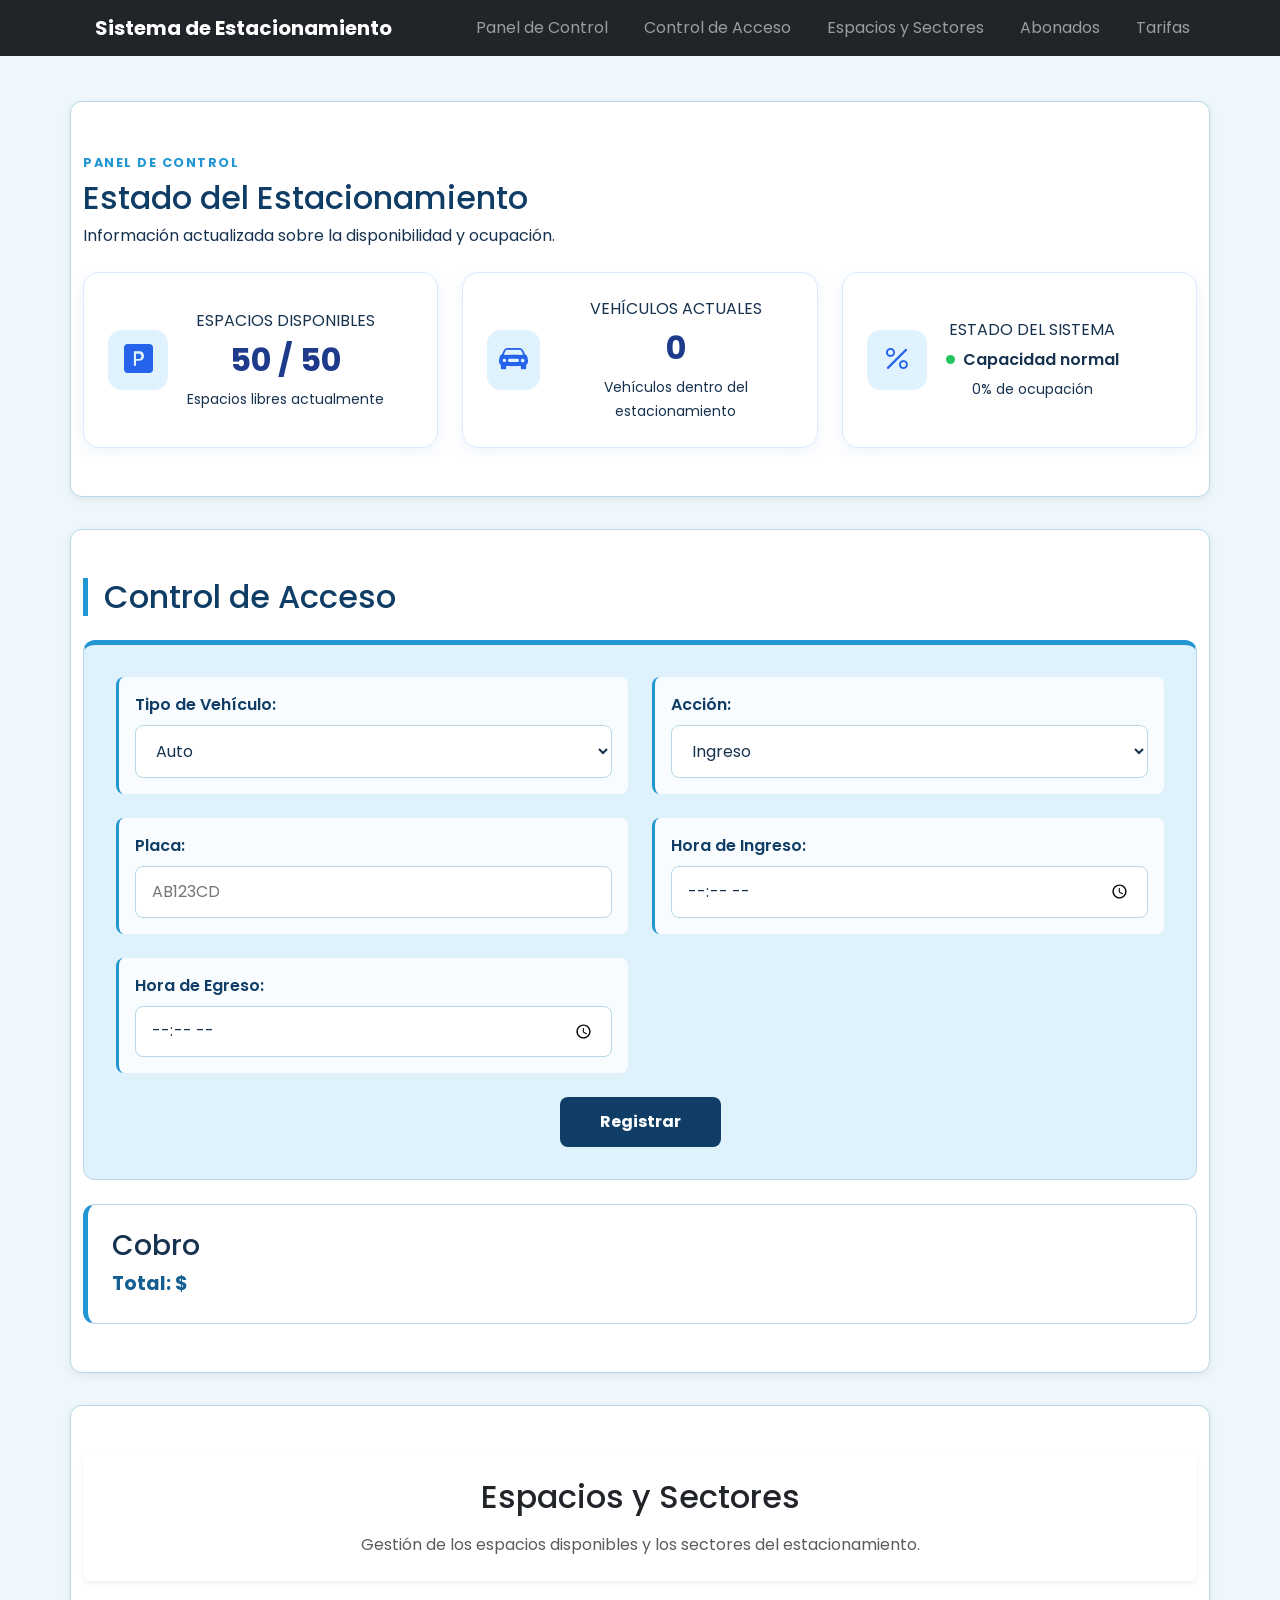
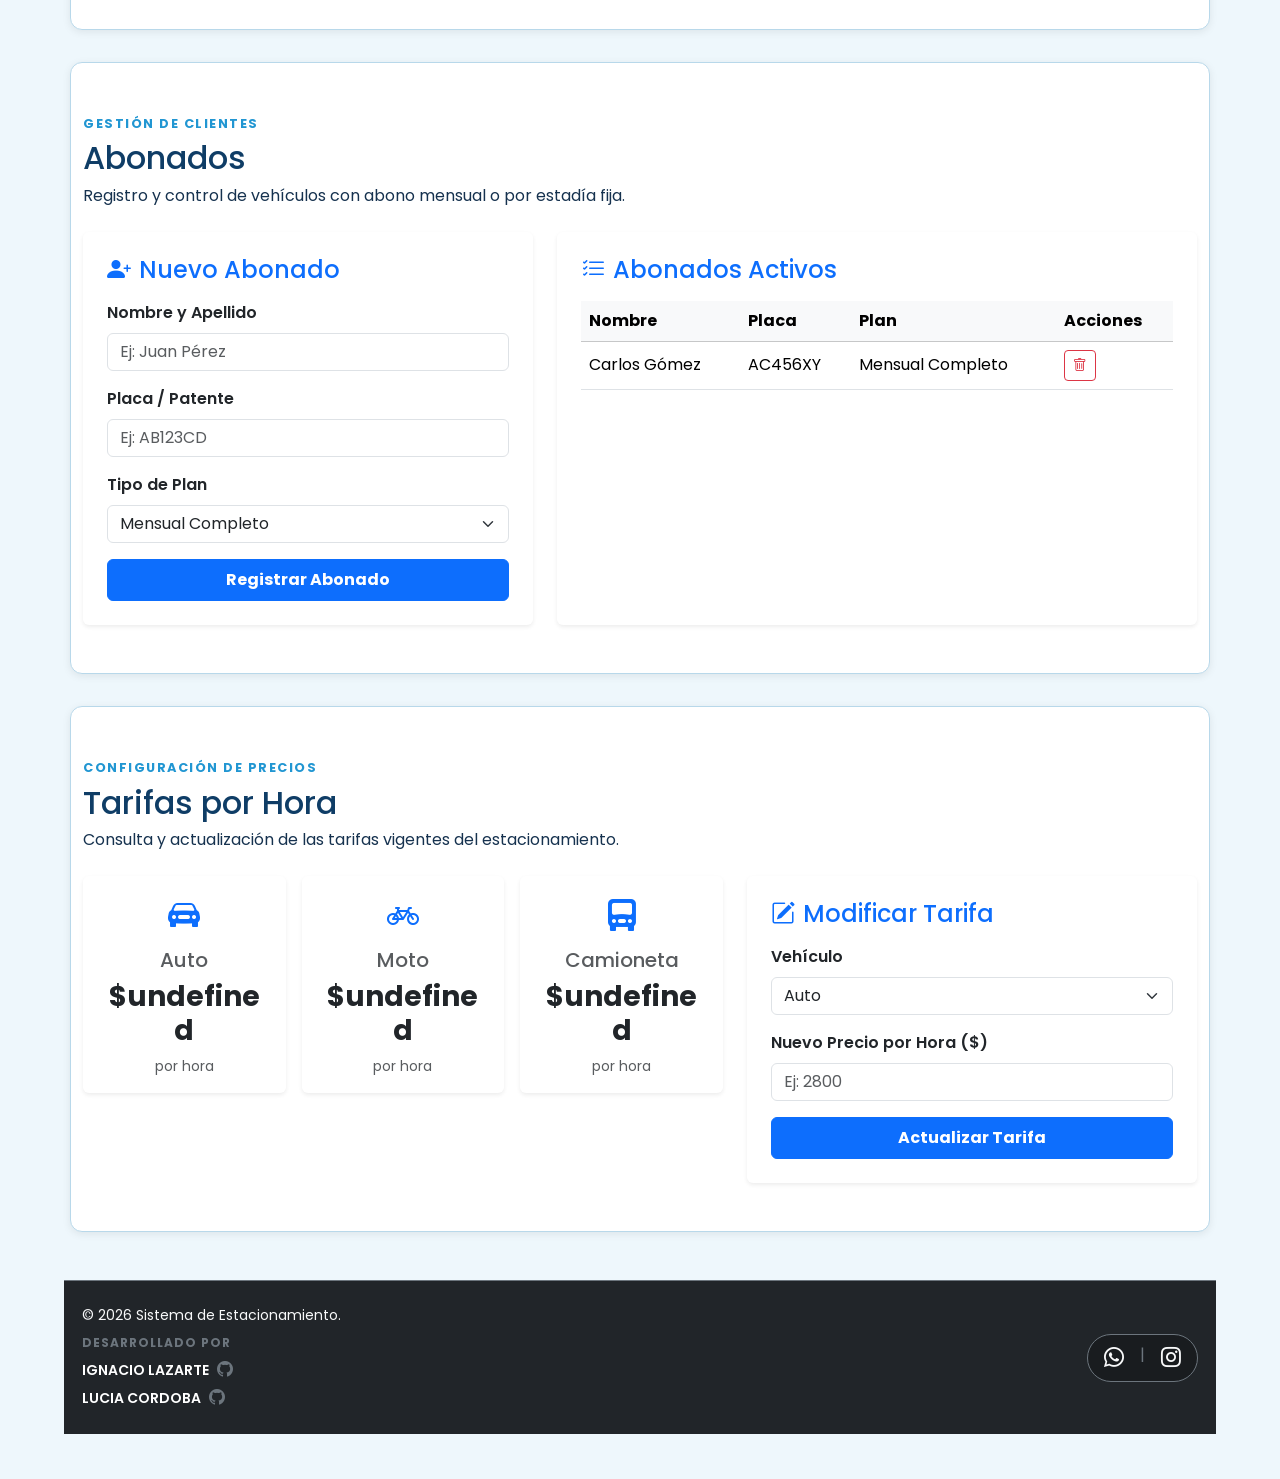
==== sistema.html @ ffea24f5 "Rename index.html to sistema.html" ====
<!DOCTYPE html>
<html lang="es">
<head>
    <meta charset="UTF-8">
    <meta name="viewport" content="width=device-width, initial-scale=1.0">
    <meta name="description" content="Sistema de estacionamiento para gestionar espacios, vehículos, ingresos, egresos y tarifas.">
    <link href="https://cdn.jsdelivr.net/npm/bootstrap@5.3.3/dist/css/bootstrap.min.css" rel="stylesheet">
    <link rel="stylesheet" href="https://cdn.jsdelivr.net/npm/bootstrap-icons@1.11.3/font/bootstrap-icons.min.css">
    <link rel="preconnect" href="https://fonts.gstatic.com" crossorigin>
    <link href="https://fonts.googleapis.com/css2?family=Poppins:wght@400;500;600;700&display=swap" rel="stylesheet">
    <link rel="stylesheet" href="style.css">
    <title>Sistema de Estacionamiento</title>
</head>

<body>
    <header>
        <nav class="navbar navbar-expand-lg bg-dark navbar-dark">
            <div class="container">
                <a class="navbar-brand fw-bold" href="#inicio">
                    Sistema de Estacionamiento
                </a>

                <button class="navbar-toggler" type="button" data-bs-toggle="collapse"
                        data-bs-target="#navbarEstacionamiento"
                        aria-controls="navbarEstacionamiento"
                        aria-expanded="false"
                        aria-label="Mostrar navegación">
                    <span class="navbar-toggler-icon"></span>
                </button>

                <div class="collapse navbar-collapse" id="navbarEstacionamiento">
                    <ul class="navbar-nav ms-auto">
                        <li class="nav-item">
                            <a class="nav-link" href="#inicio">Panel de Control</a>
                        </li>
                        <li class="nav-item">
                            <a class="nav-link" href="#control-acceso">Control de Acceso</a>
                        </li>
                        <li class="nav-item">
                            <a class="nav-link" href="#espacios">Espacios y Sectores</a>
                        </li>
                        <li class="nav-item">
                            <a class="nav-link" href="#abonados">Abonados</a>
                        </li>
                        <li class="nav-item">
                            <a class="nav-link" href="#tarifas">Tarifas</a>
                        </li>
                    </ul>
                </div>
            </div>
        </nav>
    </header>

    <main>
        <!-- PANEL DE CONTROL -->
        <section id="inicio" class="container py-5">
            <div class="dashboard-header mb-4">
                <span class="dashboard-etiqueta">PANEL DE CONTROL</span>
                <h2>Estado del Estacionamiento</h2>
                <p>Información actualizada sobre la disponibilidad y ocupación.</p>
            </div>

            <div class="row g-4">
                <!-- Tarjeta 1: Espacios Disponibles -->
                <div class="col-12 col-md-4">
                    <article class="dashboard-card h-100">
                        <div class="dashboard-icon">
                            <i class="bi bi-p-square-fill"></i>
                        </div>
                        <div class="dashboard-content">
                            <span class="dashboard-label">ESPACIOS DISPONIBLES</span>
                            <p id="espacios-disponibles" class="dashboard-number">50 / 50</p>
                            <small>Espacios libres actualmente</small>
                        </div>
                    </article>
                </div>

                <!-- Tarjeta 2: Vehículos Actuales -->
                <div class="col-12 col-md-4">
                    <article class="dashboard-card h-100">
                        <div class="dashboard-icon">
                            <i class="bi bi-car-front-fill"></i>
                        </div>
                        <div class="dashboard-content">
                            <span class="dashboard-label">VEHÍCULOS ACTUALES</span>
                            <p id="vehiculos-actuales" class="dashboard-number">0</p>
                            <small>Vehículos dentro del estacionamiento</small>
                        </div>
                    </article>
                </div>

                <!-- Tarjeta 3: Estado del Sistema -->
                <div class="col-12 col-md-4">
                    <article class="dashboard-card dashboard-card-estado h-100">
                        <div class="dashboard-icon">
                            <i class="bi bi-percent"></i>
                        </div>
                        <div class="dashboard-content">
                            <span class="dashboard-label">ESTADO DEL SISTEMA</span>
                            <p id="estado-sistema" class="estado-texto">
                                <span id="estado-indicador" class="estado-indicador"></span>
                                <span id="texto-estado">Capacidad normal</span>
                            </p>
                            <small id="porcentaje-ocupacion">0% de ocupación</small>
                        </div>
                    </article>
                </div>
            </div>
        </section>

        <!-- CONTROL DE ACCESO -->
        <section id="control-acceso" class="container py-5">
            <h2>Control de Acceso</h2>
            <form>
                <div class="campo">
                    <label for="tipo-vehiculo">Tipo de Vehículo:</label>
                    <select id="tipo-vehiculo" name="tipo-vehiculo">
                        <option value="auto">Auto</option>
                        <option value="moto">Moto</option>
                        <option value="camioneta">Camioneta</option>
                    </select>
                </div>

                <div class="campo">
                    <label for="accion">Acción:</label>
                    <select id="accion" name="accion">
                        <option value="ingreso">Ingreso</option>
                        <option value="egreso">Egreso</option>
                    </select>
                </div>

                <div class="campo">
                    <label for="placa">Placa:</label>
                    <input id="placa" name="placa" type="text" placeholder="AB123CD">
                </div>

                <div class="campo">
                    <label for="hora-ingreso">Hora de Ingreso:</label>
                    <input id="hora-ingreso" name="hora-ingreso" type="time">
                </div>

                <div class="campo">
                    <label for="hora-egreso">Hora de Egreso:</label>
                    <input id="hora-egreso" name="hora-egreso" type="time">
                </div>

                <div class="contenedor-boton">
                    <button type="submit">Registrar</button>
                </div>
            </form>

            <!-- COBRO -->
            <div class="cobro mt-4">
                <h3>Cobro</h3>
                <p class="total">Total: $</p>
            </div>
        </section>

        <!-- ESPACIOS Y SECTORES -->
        <section id="espacios" class="container py-5">
            <div class="card shadow-sm border-0">
                <div class="card-body text-center p-4">
                    <h2 class="card-title mb-3">Espacios y Sectores</h2>
                    <p class="card-text mb-0 text-muted">
                        Gestión de los espacios disponibles y los sectores del estacionamiento.
                    </p>
                </div>
            </div>
        </section>

        <!-- ABONADOS (ESTRUCTURA INTEGRADA) -->
        <section id="abonados" class="container py-5">
            <div class="dashboard-header mb-4">
                <span class="dashboard-etiqueta">GESTIÓN DE CLIENTES</span>
                <h2>Abonados</h2>
                <p>Registro y control de vehículos con abono mensual o por estadía fija.</p>
            </div>

            <div class="row g-4">
                <!-- Formulario de nuevo abonado -->
                <div class="col-12 col-lg-5">
                    <div class="card border-0 shadow-sm p-4 h-100">
                        <h4 class="mb-3 text-primary"><i class="bi bi-person-plus-fill me-2"></i>Nuevo Abonado</h4>
                        <form id="form-abonado">
                            <div class="mb-3">
                                <label for="nombre-abonado" class="form-label fw-semibold">Nombre y Apellido</label>
                                <input type="text" class="form-control" id="nombre-abonado" placeholder="Ej: Juan Pérez" required>
                            </div>
                            <div class="mb-3">
                                <label for="placa-abonado" class="form-label fw-semibold">Placa / Patente</label>
                                <input type="text" class="form-control" id="placa-abonado" placeholder="Ej: AB123CD" required>
                            </div>
                            <div class="mb-3">
                                <label for="tipo-abono" class="form-label fw-semibold">Tipo de Plan</label>
                                <select class="form-select" id="tipo-abono">
                                    <option value="Mensual Completo">Mensual Completo</option>
                                    <option value="Turno Nocturno">Turno Nocturno</option>
                                    <option value="Turno Diurno">Turno Diurno</option>
                                </select>
                            </div>
                            <button type="submit" class="btn btn-primary w-100 py-2 fw-bold">Registrar Abonado</button>
                        </form>
                    </div>
                </div>

                <!-- Tabla de abonados activos -->
                <div class="col-12 col-lg-7">
                    <div class="card border-0 shadow-sm p-4 h-100">
                        <h4 class="mb-3 text-primary"><i class="bi bi-list-check me-2"></i>Abonados Activos</h4>
                        <div class="table-responsive">
                            <table class="table table-hover align-middle">
                                <thead class="table-light">
                                    <tr>
                                        <th>Nombre</th>
                                        <th>Placa</th>
                                        <th>Plan</th>
                                        <th>Acciones</th>
                                    </tr>
                                </thead>
                                <tbody id="tabla-abonados">
                                    <!-- Los datos se cargan dinámicamente con JavaScript -->
                                </tbody>
                            </table>
                        </div>
                    </div>
                </div>
            </div>
        </section>
        <!-- TARIFAS -->
        <section id="tarifas" class="container py-5">
            <div class="dashboard-header mb-4">
                <span class="dashboard-etiqueta">CONFIGURACIÓN DE PRECIOS</span>
                <h2>Tarifas por Hora</h2>
                <p>Consulta y actualización de las tarifas vigentes del estacionamiento.</p>
            </div>

            <div class="row g-4">
                <div class="col-12 col-lg-7">
                    <div class="row g-3">
                        <div class="col-12 col-md-4">
                            <div class="card border-0 shadow-sm p-3 text-center h-100">
                                <div class="text-primary fs-2 mb-2"><i class="bi bi-car-front-fill"></i></div>
                                <h5 class="text-muted">Auto</h5>
                                <h3 class="fw-bold text-dark" id="tarifa-auto-display">$2500</h3>
                                <small class="text-muted">por hora</small>
                            </div>
                        </div>
                        <div class="col-12 col-md-4">
                            <div class="card border-0 shadow-sm p-3 text-center h-100">
                                <div class="text-primary fs-2 mb-2"><i class="bi bi-bicycle"></i></div>
                                <h5 class="text-muted">Moto</h5>
                                <h3 class="fw-bold text-dark" id="tarifa-moto-display">$1500</h3>
                                <small class="text-muted">por hora</small>
                            </div>
                        </div>
                        <div class="col-12 col-md-4">
                            <div class="card border-0 shadow-sm p-3 text-center h-100">
                                <div class="text-primary fs-2 mb-2"><i class="bi bi-truck-front-fill"></i></div>
                                <h5 class="text-muted">Camioneta</h5>
                                <h3 class="fw-bold text-dark" id="tarifa-camioneta-display">$3000</h3>
                                <small class="text-muted">por hora</small>
                            </div>
                        </div>
                    </div>
                </div>

                
                <div class="col-12 col-lg-5">
                    <div class="card border-0 shadow-sm p-4 h-100">
                        <h4 class="mb-3 text-primary"><i class="bi bi-pencil-square me-2"></i>Modificar Tarifa</h4>
                        <form id="form-tarifa">
                            <div class="mb-3">
                                <label for="select-vehiculo-tarifa" class="form-label fw-semibold">Vehículo</label>
                                <select class="form-select" id="select-vehiculo-tarifa">
                                    <option value="auto">Auto</option>
                                    <option value="moto">Moto</option>
                                    <option value="camioneta">Camioneta</option>
                                </select>
                            </div>
                            <div class="mb-3">
                                <label for="nuevo-precio" class="form-label fw-semibold">Nuevo Precio por Hora ($)</label>
                                <input type="number" class="form-control" id="nuevo-precio" placeholder="Ej: 2800" required min="0">
                            </div>
                            <button type="submit" class="btn btn-primary w-100 py-2 fw-bold">Actualizar Tarifa</button>
                        </form>
                    </div>
                </div>
            </div>
        </section>
    <footer class="bg-dark text-white py-4 mt-5 border-top border-secondary">
        <div class="container">
            <div class="row align-items-center justify-content-between g-3">
                
                <div class="col-12 col-md-6 text-center text-md-start">
                    <p class="mb-1 text-light small">&copy; 2026 Sistema de Estacionamiento.</p>
                    <span class="text-secondary text-uppercase fw-bold" style="font-size: 0.75rem; letter-spacing: 1px;">Desarrollado por</span>
                    
                    <!-- Ignacio Lazarte -->
                    <div class="d-flex align-items-center justify-content-center justify-content-md-start gap-2 mt-1">
                        <span class="fw-semibold small">IGNACIO LAZARTE</span>
                        <a href="https://github.com/ignaciolazarte" target="_blank" class="text-secondary text-decoration-none hover-icon"><i class="bi bi-github"></i></a>
                    </div>

                    <!-- Lucia Cordoba -->
                    <div class="d-flex align-items-center justify-content-center justify-content-md-start gap-2 mt-1">
                        <span class="fw-semibold small">LUCIA CORDOBA</span>
                        <a href="https://github.com/luciaacordoba17" target="_blank" class="text-secondary text-decoration-none hover-icon"><i class="bi bi-github"></i></a>
                    </div>
                </div>
                <div class="col-12 col-md-4 text-center text-md-end">
                    <div class="d-inline-flex bg-black bg-opacity-25 p-2 rounded-pill border border-secondary gap-3 px-3">
                        <a href="#" class="text-light fs-5 text-decoration-none"><i class="bi bi-whatsapp"></i></a>
                        <span class="text-secondary">|</span>
                        <a href="#" class="text-light fs-5 text-decoration-none"><i class="bi bi-instagram"></i></a>
                    </div>
                </div>

            </div>
        </div>
    </footer>

    <script src="https://cdn.jsdelivr.net/npm/bootstrap@5.3.3/dist/js/bootstrap.bundle.min.js"></script>
    <script src="script.js"></script>
</body>
</html>
---- style.css ----
:root {
  --color-principal: #0f3d66;
  --color-secundario: #155e91;
  --color-fondo: #eef7fc;
  --color-blanco: #ffffff;
  --color-borde: #b8d8ea;
  --color-texto: #16324f;
  --color-acento: #2196d2;
}

html { 
  scroll-behavior: smooth; 
}

body {
  margin: 0;
  min-height: 100vh;
  font-family: "Poppins", sans-serif;
  background: var(--color-fondo);
  color: var(--color-texto);
}

header {
  background: var(--color-principal);
  color: var(--color-blanco);
}

nav ul {
  list-style: none;
  display: flex;
  justify-content: center;
  gap: 1.25rem;
  flex-wrap: wrap;
  margin: 0;
  padding: 0;
}

nav a {
  color: var(--color-blanco);
  text-decoration: none;
  font-weight: 700;
  padding: .5rem .8rem;
  border-radius: 6px;
}

nav a:hover {
  background: var(--color-secundario);
}

main {
  width: 90%;
  max-width: 1200px;
  margin: 0 auto;
  padding: 5vh 0;
}

section {
  background: var(--color-blanco);
  margin-bottom: 2rem;
  padding: 2rem;
  border: 1px solid var(--color-borde);
  border-radius: 12px;
  box-shadow: 0 2px 8px rgba(0,0,0,.08);
  animation: fadeUp 0.7s ease-out both;
}

#inicio {
  text-align: center;
}

#control-acceso h2 {
  color: var(--color-principal);
  margin-bottom: 1.5rem;
  padding-left: 1rem;
  border-left: 5px solid var(--color-acento);
}

#control-acceso form {
  background: #dff2fc;
  padding: 2rem;
  border-radius: 12px;
  border: 1px solid var(--color-borde);
  border-top: 5px solid var(--color-acento);
  display: grid;
  grid-template-columns: repeat(2, 1fr);
  gap: 1.5rem;
  animation: fadeUp 0.7s ease-out both;
}

.campo {
  padding: 1rem;
  background: rgba(255,255,255,.8);
  border-radius: 8px;
  border-left: 3px solid var(--color-acento);
}

.campo label {
  display: block;
  margin-bottom: .5rem;
  font-weight: 600;
  color: var(--color-principal);
}

.campo input,
.campo select {
  width: 100%;
  padding: .8rem 1rem;
  border: 1px solid var(--color-borde);
  border-radius: 8px;
  background: var(--color-blanco);
  color: var(--color-texto);
  transition: border-color 0.2s ease, box-shadow 0.2s ease, transform 0.2s ease;
}

.campo input:focus,
.campo select:focus {
  border-color: var(--color-acento);
  box-shadow: 0 0 0 3px rgba(33, 150, 210, 0.12);
  transform: translateY(-1px);
}

.contenedor-boton {
  grid-column: 1 / -1;
  text-align: center;
}

button {
  background: var(--color-principal);
  color: var(--color-blanco);
  border: none;
  border-radius: 8px;
  padding: .8rem 2.5rem;
  font-weight: 700;
  cursor: pointer;
  transition: transform 0.2s ease, box-shadow 0.2s ease, background 0.2s ease;
}

button:hover {
  transform: translateY(-2px);
  box-shadow: 0 8px 18px rgba(15, 61, 102, 0.18);
  background: var(--color-acento);
}

.cobro {
  margin-top: 2rem;
  padding: 1.5rem;
  background: var(--color-blanco);
  border: 1px solid var(--color-borde);
  border-left: 5px solid var(--color-acento);
  border-radius: 12px;
  animation: fadeUp 0.7s ease-out both;
}

.total {
  font-size: 1.2rem;
  font-weight: 700;
  color: var(--color-secundario);
  margin: 0;
}

.dashboard-header {
  text-align: left;
}

.dashboard-etiqueta {
  color: var(--color-acento);
  font-size: .8rem;
  font-weight: 700;
  letter-spacing: 1.5px;
}

.dashboard-header h2 {
  margin: .3rem 0 .4rem;
  font-size: 2rem;
  color: var(--color-principal);
}

.dashboard-card {
  display: flex;
  align-items: center;
  gap: 1.2rem;
  padding: 1.5rem;
  background: #fff;
  border: 1px solid #dbeafe;
  border-radius: 16px;
  box-shadow: 0 4px 15px rgba(37, 99, 235, .08);
  animation: fadeUp 0.7s ease-out both;
}

.dashboard-card:nth-child(2) {
  animation-delay: 0.1s;
}

.dashboard-card:nth-child(3) {
  animation-delay: 0.2s;
}

.dashboard-icon {
  width: 60px;
  height: 60px;
  display: flex;
  align-items: center;
  justify-content: center;
  background: #e0f2fe;
  color: #2563eb;
  border-radius: 14px;
  font-size: 1.8rem;
}

.dashboard-number {
  margin: .2rem 0;
  font-size: 2rem;
  font-weight: 700;
  color: #1e3a8a;
}

.estado-texto {
  display: flex;
  align-items: center;
  gap: .5rem;
  margin: .35rem 0;
  font-weight: 600;
}

.estado-indicador {
  width: 9px;
  height: 9px;
  display: inline-block;
  background: #22c55e;
  border-radius: 50%;
  animation: pulseDot 1.8s infinite ease-in-out;
}

@keyframes fadeUp {
  from {
    opacity: 0;
    transform: translateY(18px);
  }
  to {
    opacity: 1;
    transform: translateY(0);
  }
}

@keyframes pulseDot {
  0%, 100% {
    transform: scale(1);
    opacity: 1;
  }
  50% {
    transform: scale(1.3);
    opacity: 0.8;
  }
}

@keyframes fadeIn {
  from {
    opacity: 0;
    transform: translateY(12px);
  }
  to {
    opacity: 1;
    transform: translateY(0);
  }
}

.pagina-animada {
  animation: fadeIn 0.9s ease forwards;
  opacity: 0;
  animation-fill-mode: forwards;
}

.card {
  backdrop-filter: blur(2px);
}

@media (max-width: 768px) {
  main { width: 94%; }
  #control-acceso form { grid-template-columns: 1fr; }
  section { padding: 1.25rem; }
}

/* estilo de pagina principal */
body.pagina-animada {
        margin: 0;
            min-height: 100vh;
            display: flex;
            align-items: center;
            justify-content: center;
            background: linear-gradient(rgba(0,0,0,0.6), rgba(0,0,0,0.6)), url('Imagenes/imagen1.avif') center/cover no-repeat fixed;
            font-family: "Poppins", sans-serif;
        }
        .pagina-animada {
            animation: fadeIn 0.8s ease forwards;
            opacity: 0;
        }
        @keyframes fadeIn {
            to { opacity: 1; transform: translateY(0); }
            from { opacity: 0; transform: translateY(10px); }
        }
        .card {
            backdrop-filter: blur(2px);
        }
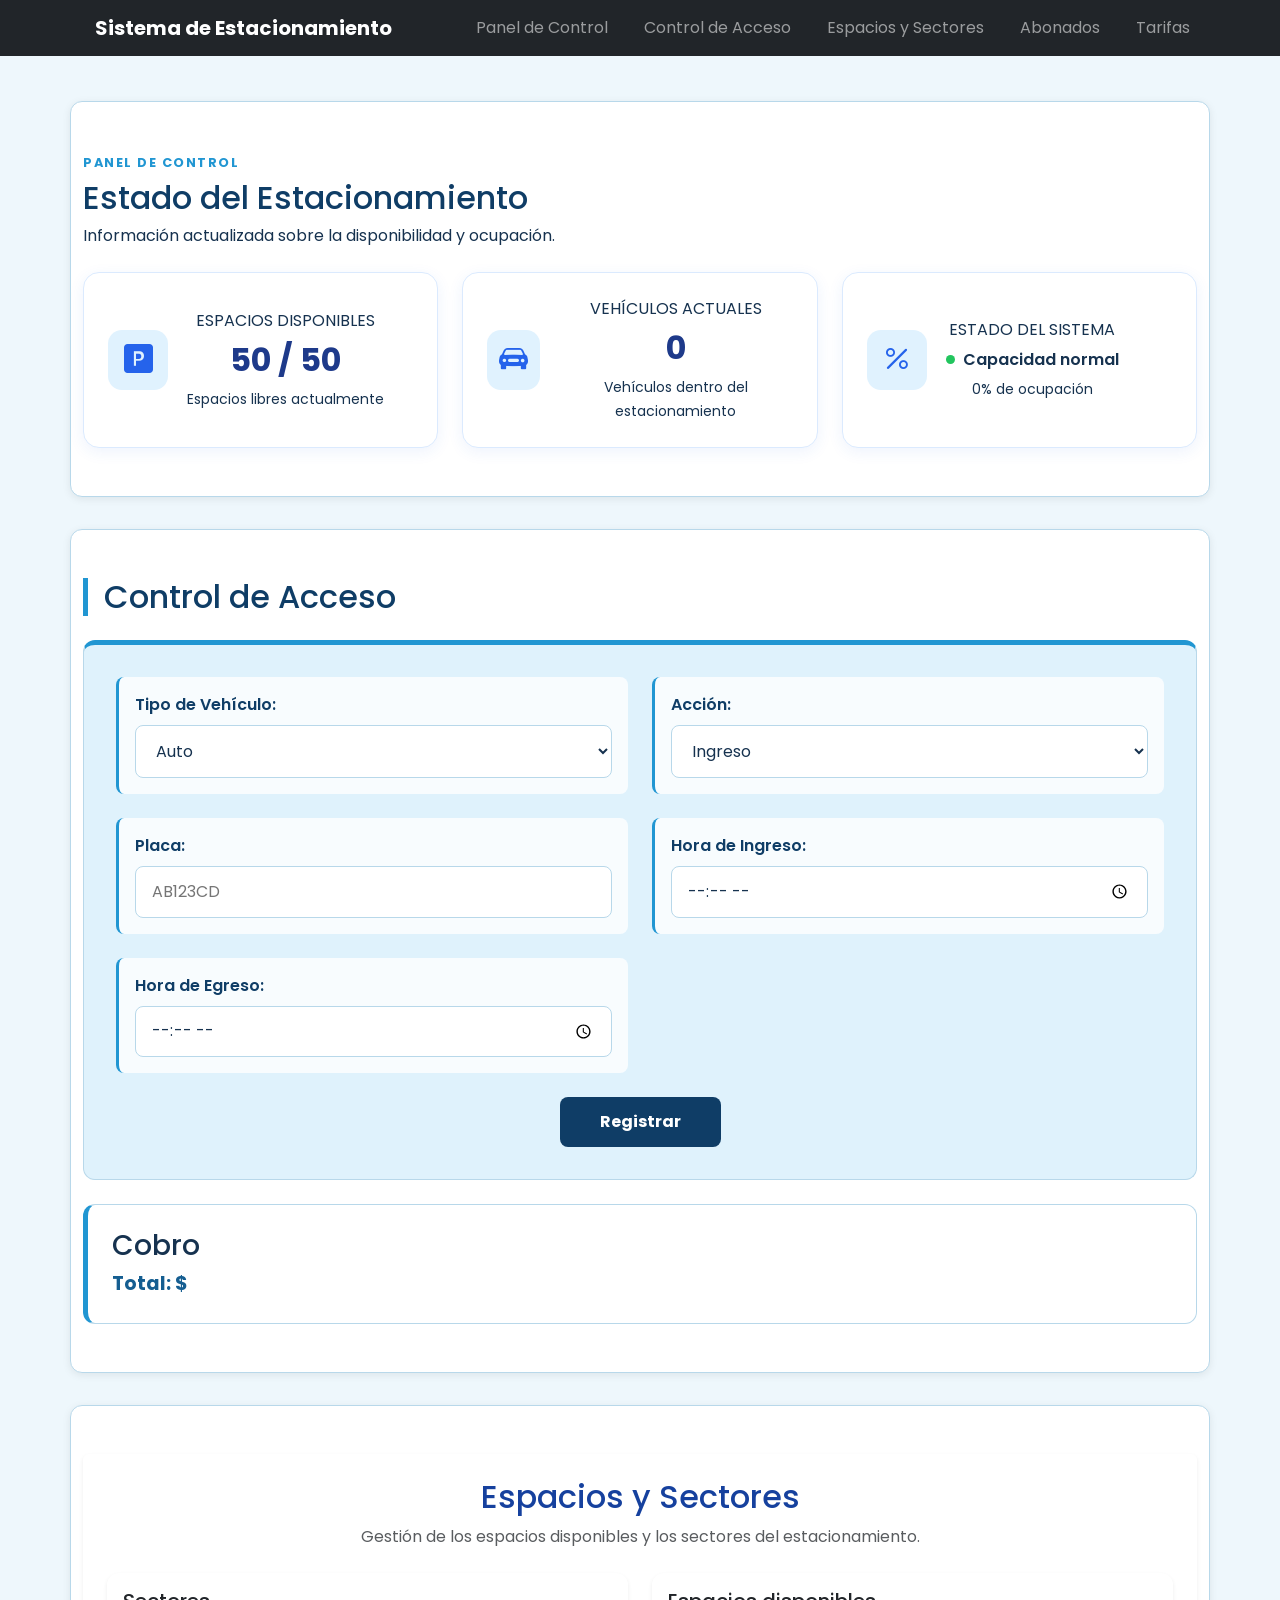
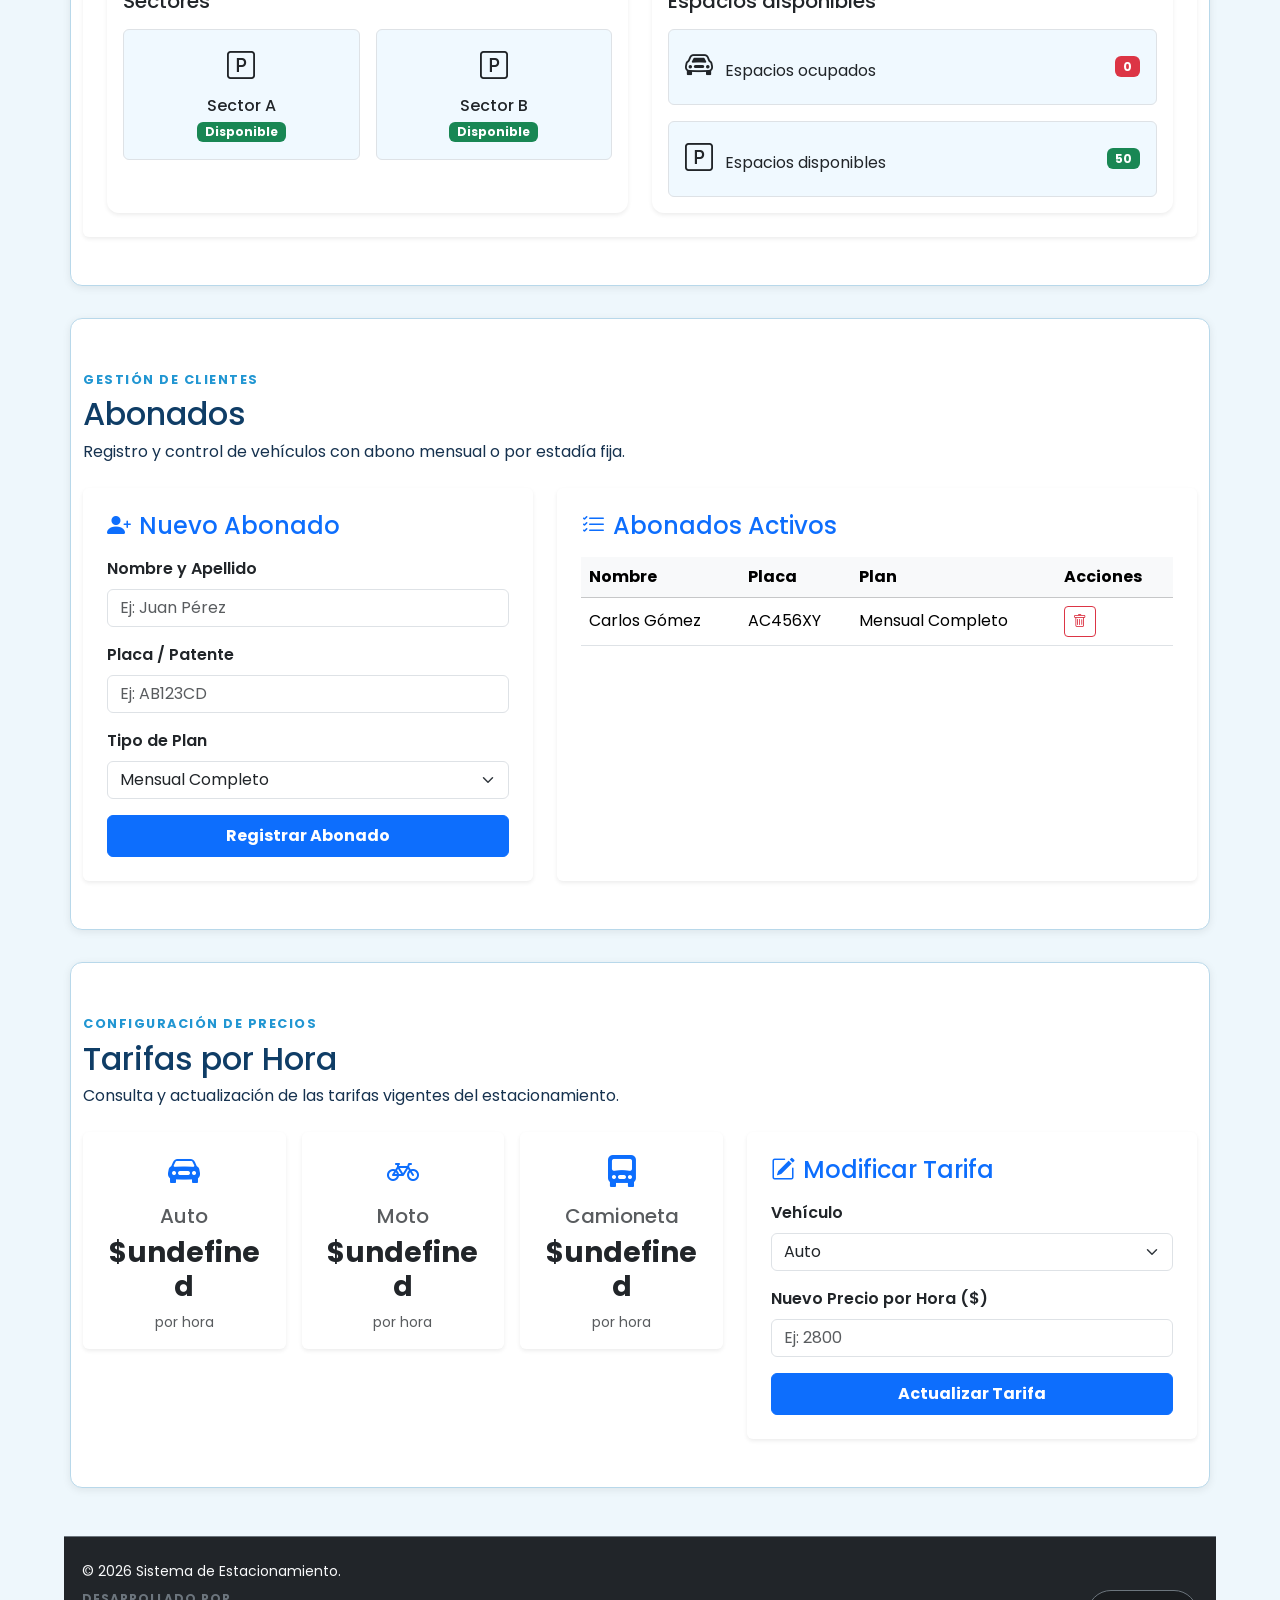
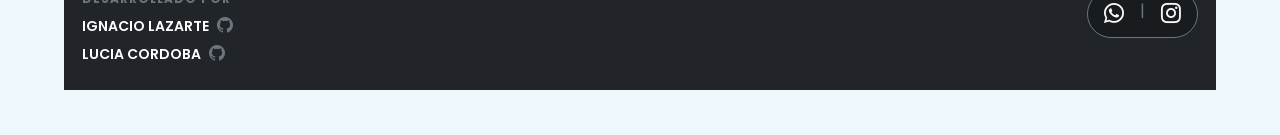
==== commit 3c3bf735: "Refactorizo sección de espacios y sectores con Bootstrap" ====
--- a/sistema.html
+++ b/sistema.html
@@ -158,15 +158,68 @@
 
         <!-- ESPACIOS Y SECTORES -->
         <section id="espacios" class="container py-5">
-            <div class="card shadow-sm border-0">
-                <div class="card-body text-center p-4">
-                    <h2 class="card-title mb-3">Espacios y Sectores</h2>
-                    <p class="card-text mb-0 text-muted">
-                        Gestión de los espacios disponibles y los sectores del estacionamiento.
-                    </p>
-                </div>
-            </div>
-        </section>
+    <div class="card border-0 shadow-sm">
+        <div class="card-body p-4">
+            <div class="text-center mb-4">
+               <h2 class="card-title mb-2 titulo-espacios" style="color: #16419e !important;">
+    Espacios y Sectores
+</h2>
+                <p class="card-text text-muted mb-0">
+                    Gestión de los espacios disponibles y los sectores del estacionamiento.
+                </p>
+            </div>
+
+            <div class="row g-4">
+              <div class="col-md-6">
+    <div class="card h-100 border-0 shadow-sm tarjeta-espacio">
+        <div class="card-body">
+            <h3 class="h5 mb-3">Sectores</h3>
+
+            <div class="row g-3">
+                <div class="col-6">
+                    <div class="border rounded p-3 text-center">
+                        <i class="bi bi-p-square fs-3"></i>
+                        <h4 class="h6 mt-2 mb-1">Sector A</h4>
+                        <span class="badge text-bg-success">Disponible</span>
+                    </div>
+                </div>
+
+                <div class="col-6">
+                    <div class="border rounded p-3 text-center">
+                        <i class="bi bi-p-square fs-3"></i>
+                        <h4 class="h6 mt-2 mb-1">Sector B</h4>
+                        <span class="badge text-bg-success">Disponible</span>
+                    </div>
+                </div>
+            </div>
+        </div>
+    </div>
+</div>
+
+                <div class="col-md-6">
+    <div class="card h-100 border-0 shadow-sm tarjeta-espacio">
+        <div class="card-body">
+            <h3 class="h5 mb-3">Espacios disponibles</h3>
+
+            <div class="d-flex justify-content-between align-items-center border rounded p-3 mb-3">
+                <div>
+                    <i class="bi bi-car-front fs-3"></i>
+                    <span class="ms-2">Espacios ocupados</span>
+                </div>
+                <span class="badge text-bg-danger">0</span>
+            </div>
+
+            <div class="d-flex justify-content-between align-items-center border rounded p-3">
+                <div>
+                    <i class="bi bi-p-square fs-3"></i>
+                    <span class="ms-2">Espacios disponibles</span>
+                </div>
+                <span class="badge text-bg-success">50</span>
+            </div>
+        </div>
+    </div>
+</div>
+</section>
 
         <!-- ABONADOS (ESTRUCTURA INTEGRADA) -->
         <section id="abonados" class="container py-5">
--- a/style.css
+++ b/style.css
@@ -300,4 +300,26 @@
         }
         .card {
             backdrop-filter: blur(2px);
-        }+        }
+        /* Tarjetas de Espacios y Sectores */
+        .tarjeta-espacio {
+         border-radius: 12px;
+         transition: transform 0.2s ease, box-shadow 0.2s ease;
+       }
+
+        .tarjeta-espacio:hover {
+        transform: translateY(-3px);
+        box-shadow: 0 6px 15px rgba(37, 99, 235, 0.12) !important;
+       }
+
+     .tarjeta-espacio h3 {
+      color: var(--principal);
+    }
+
+    .tarjeta-espacio .border {
+    background-color: #f0f9ff;
+    }
+
+     .tarjeta-espacio i {
+     color: var(--acento);
+      }
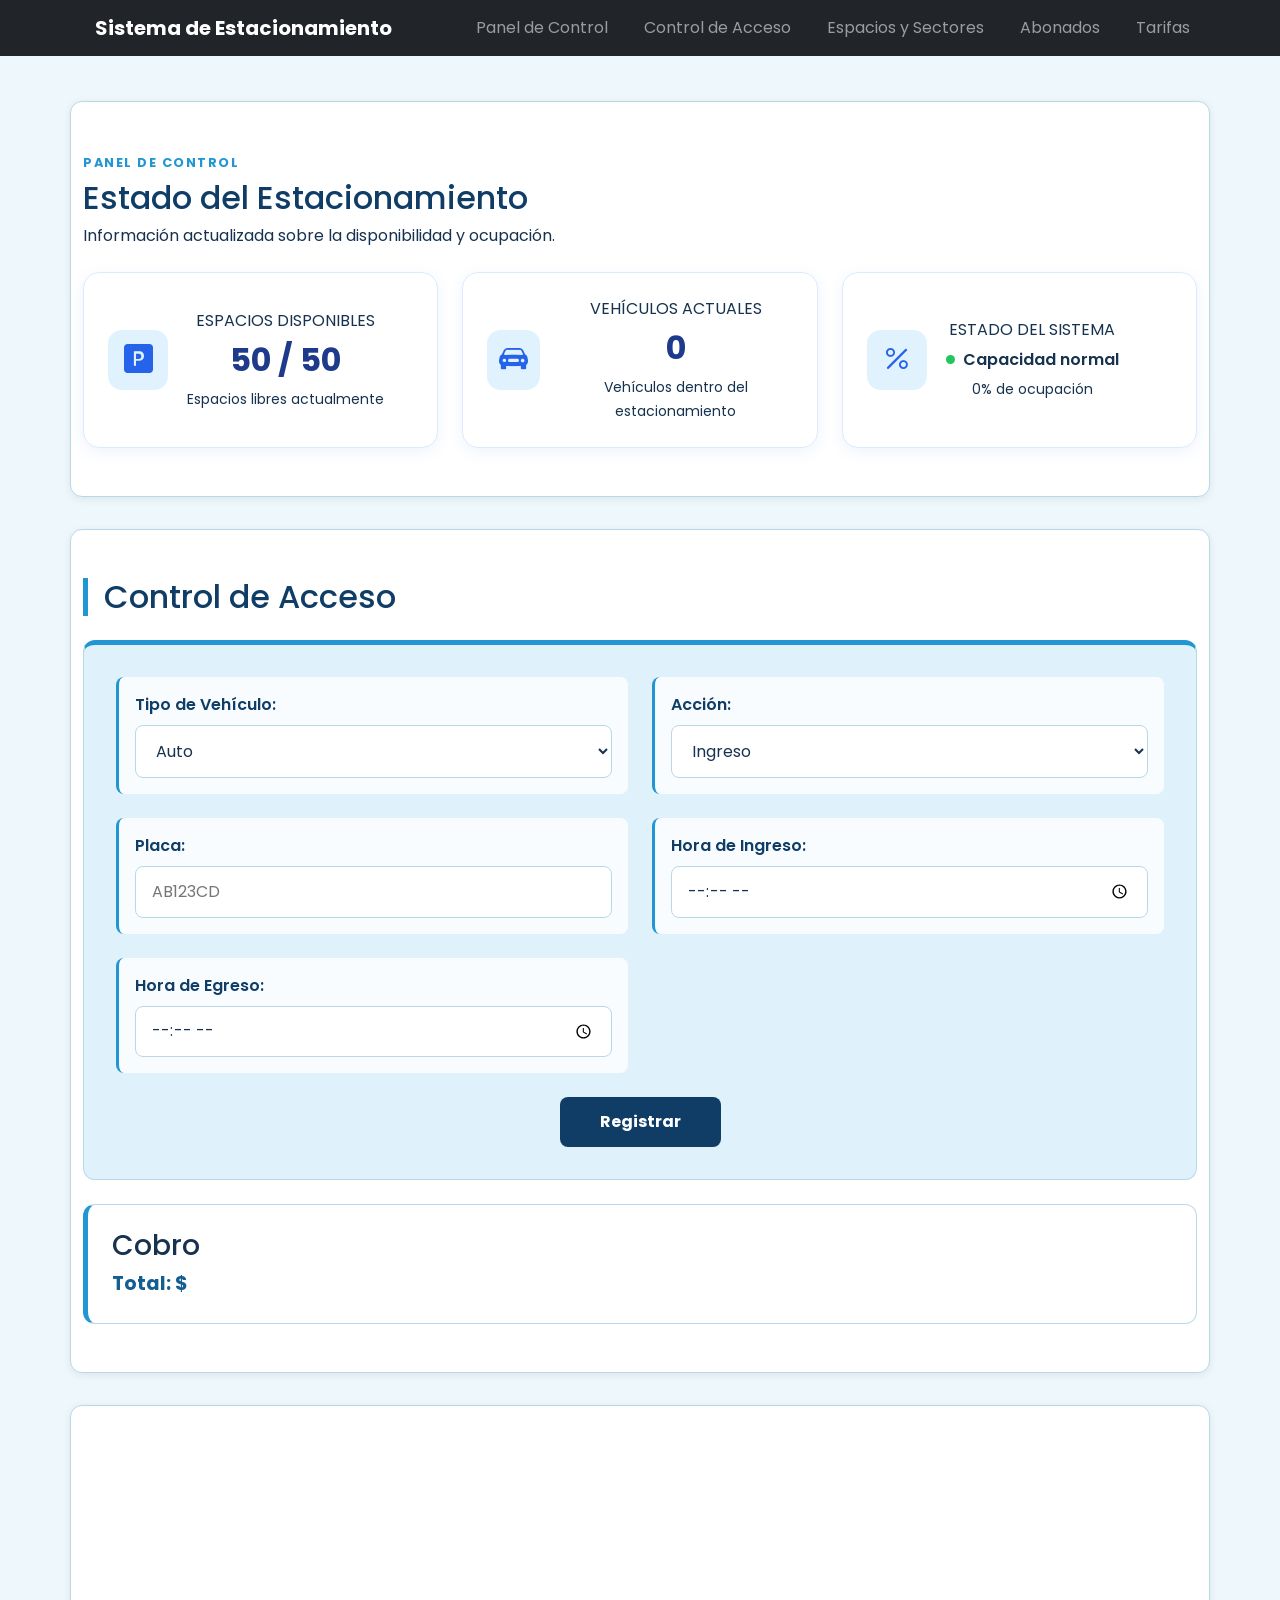
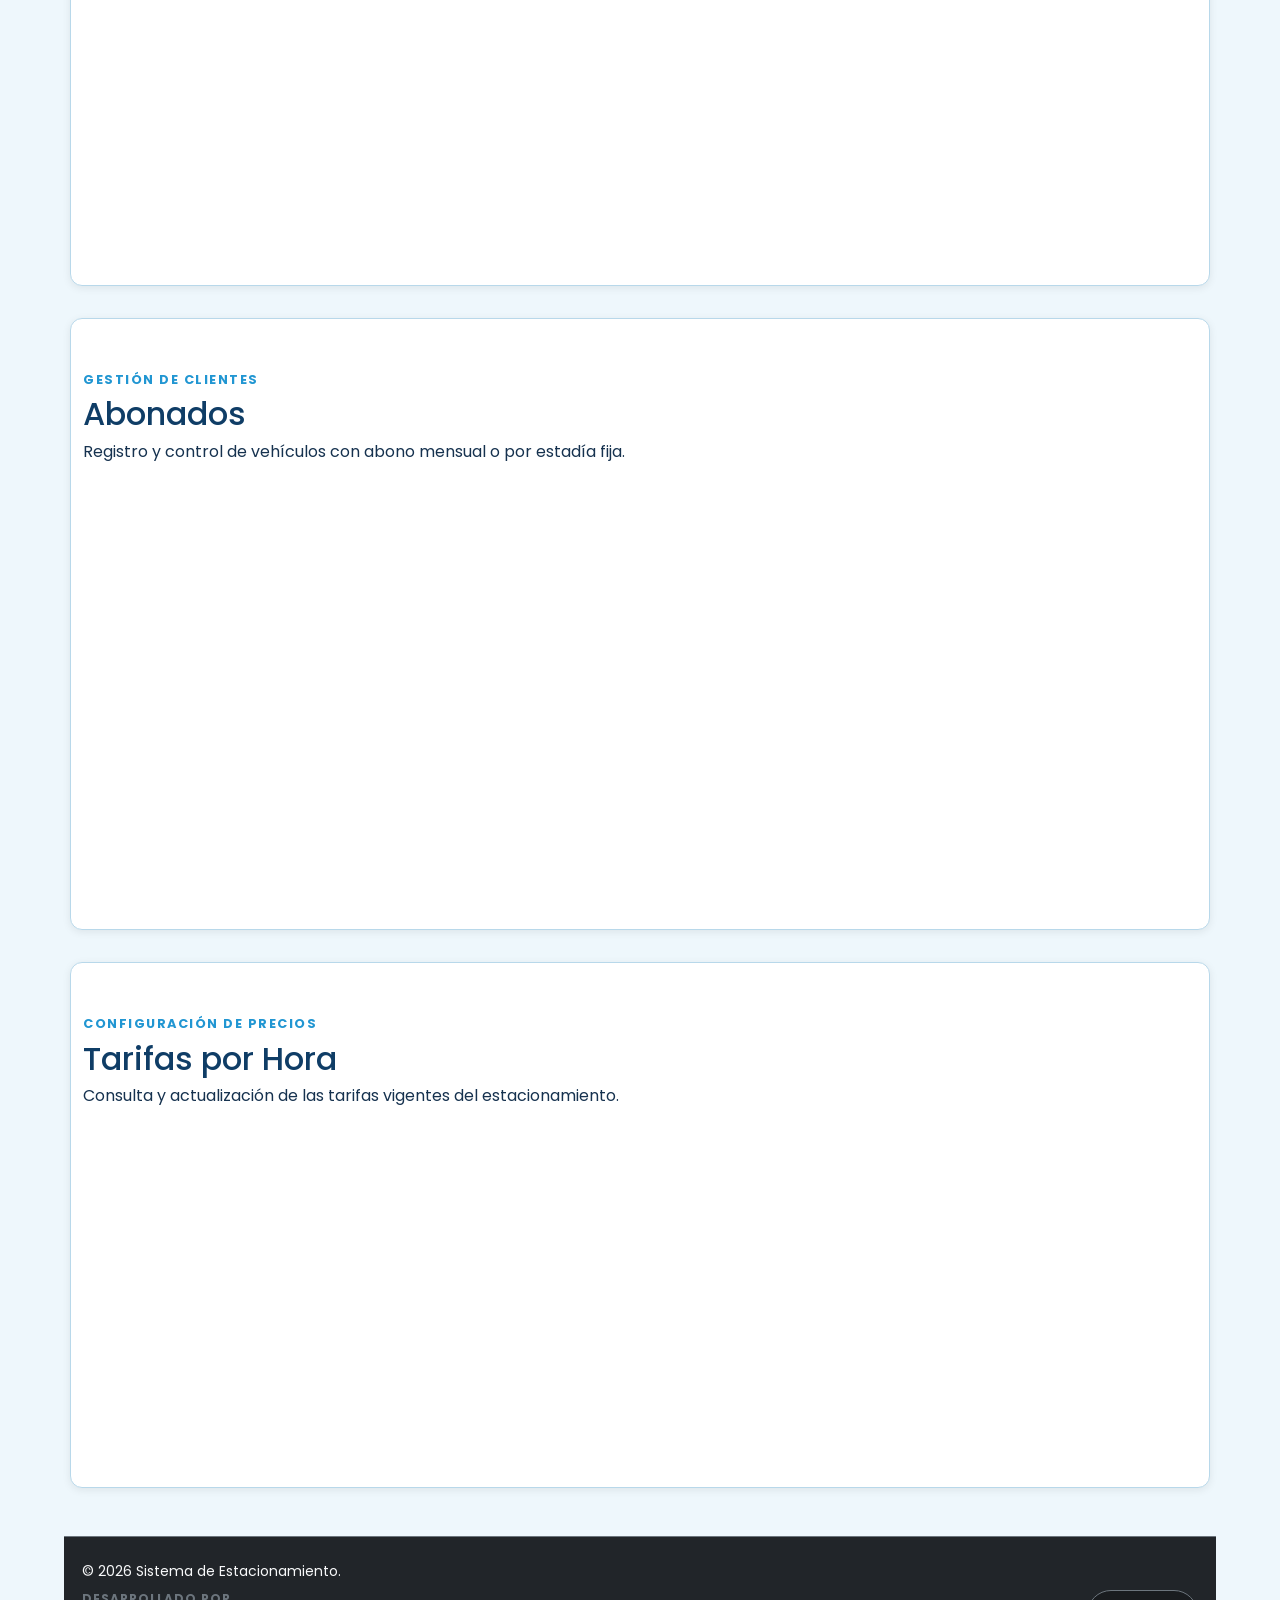
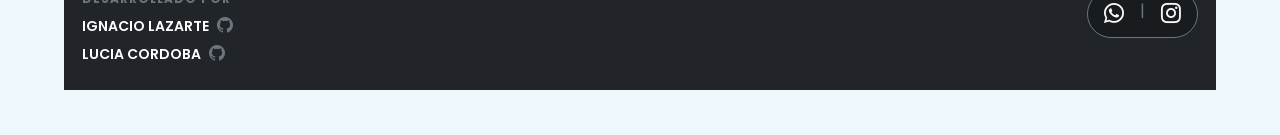
==== commit 2b839fab: "Agrego actualización dinámica de espacios y sectores" ====
--- a/sistema.html
+++ b/sistema.html
@@ -1,9 +1,11 @@
 <!DOCTYPE html>
 <html lang="es">
+
 <head>
     <meta charset="UTF-8">
     <meta name="viewport" content="width=device-width, initial-scale=1.0">
-    <meta name="description" content="Sistema de estacionamiento para gestionar espacios, vehículos, ingresos, egresos y tarifas.">
+    <meta name="description"
+        content="Sistema de estacionamiento para gestionar espacios, vehículos, ingresos, egresos y tarifas.">
     <link href="https://cdn.jsdelivr.net/npm/bootstrap@5.3.3/dist/css/bootstrap.min.css" rel="stylesheet">
     <link rel="stylesheet" href="https://cdn.jsdelivr.net/npm/bootstrap-icons@1.11.3/font/bootstrap-icons.min.css">
     <link rel="preconnect" href="https://fonts.gstatic.com" crossorigin>
@@ -21,10 +23,8 @@
                 </a>
 
                 <button class="navbar-toggler" type="button" data-bs-toggle="collapse"
-                        data-bs-target="#navbarEstacionamiento"
-                        aria-controls="navbarEstacionamiento"
-                        aria-expanded="false"
-                        aria-label="Mostrar navegación">
+                    data-bs-target="#navbarEstacionamiento" aria-controls="navbarEstacionamiento" aria-expanded="false"
+                    aria-label="Mostrar navegación">
                     <span class="navbar-toggler-icon"></span>
                 </button>
 
@@ -158,68 +158,69 @@
 
         <!-- ESPACIOS Y SECTORES -->
         <section id="espacios" class="container py-5">
-    <div class="card border-0 shadow-sm">
-        <div class="card-body p-4">
-            <div class="text-center mb-4">
-               <h2 class="card-title mb-2 titulo-espacios" style="color: #16419e !important;">
-    Espacios y Sectores
-</h2>
-                <p class="card-text text-muted mb-0">
-                    Gestión de los espacios disponibles y los sectores del estacionamiento.
-                </p>
-            </div>
-
-            <div class="row g-4">
-              <div class="col-md-6">
-    <div class="card h-100 border-0 shadow-sm tarjeta-espacio">
-        <div class="card-body">
-            <h3 class="h5 mb-3">Sectores</h3>
-
-            <div class="row g-3">
-                <div class="col-6">
-                    <div class="border rounded p-3 text-center">
-                        <i class="bi bi-p-square fs-3"></i>
-                        <h4 class="h6 mt-2 mb-1">Sector A</h4>
-                        <span class="badge text-bg-success">Disponible</span>
-                    </div>
-                </div>
-
-                <div class="col-6">
-                    <div class="border rounded p-3 text-center">
-                        <i class="bi bi-p-square fs-3"></i>
-                        <h4 class="h6 mt-2 mb-1">Sector B</h4>
-                        <span class="badge text-bg-success">Disponible</span>
-                    </div>
-                </div>
-            </div>
-        </div>
-    </div>
-</div>
-
-                <div class="col-md-6">
-    <div class="card h-100 border-0 shadow-sm tarjeta-espacio">
-        <div class="card-body">
-            <h3 class="h5 mb-3">Espacios disponibles</h3>
-
-            <div class="d-flex justify-content-between align-items-center border rounded p-3 mb-3">
-                <div>
-                    <i class="bi bi-car-front fs-3"></i>
-                    <span class="ms-2">Espacios ocupados</span>
-                </div>
-                <span class="badge text-bg-danger">0</span>
-            </div>
-
-            <div class="d-flex justify-content-between align-items-center border rounded p-3">
-                <div>
-                    <i class="bi bi-p-square fs-3"></i>
-                    <span class="ms-2">Espacios disponibles</span>
-                </div>
-                <span class="badge text-bg-success">50</span>
-            </div>
-        </div>
-    </div>
-</div>
-</section>
+            <div class="card border-0 shadow-sm">
+                <div class="card-body p-4">
+                    <div class="text-center mb-4">
+                        <h2 class="card-title mb-2 titulo-espacios" style="color: #16419e !important;">
+                            Espacios y Sectores
+                        </h2>
+                        <p class="card-text text-muted mb-0">
+                            Gestión de los espacios disponibles y los sectores del estacionamiento.
+                        </p>
+                    </div>
+
+                    <div class="row g-4">
+                        <div class="col-md-6">
+                            <div class="card h-100 border-0 shadow-sm tarjeta-espacio">
+                                <div class="card-body">
+                                    <h3 class="h5 mb-3">Sectores</h3>
+
+                                    <div class="row g-3">
+                                        <div class="col-6">
+                                            <div class="border rounded p-3 text-center">
+                                                <i class="bi bi-p-square fs-3"></i>
+                                                <h4 class="h6 mt-2 mb-1">Sector A</h4>
+                                                <span class="badge text-bg-success">Disponible</span>
+                                            </div>
+                                        </div>
+
+                                        <div class="col-6">
+                                            <div class="border rounded p-3 text-center">
+                                                <i class="bi bi-p-square fs-3"></i>
+                                                <h4 class="h6 mt-2 mb-1">Sector B</h4>
+                                                <span class="badge text-bg-success">Disponible</span>
+                                            </div>
+                                        </div>
+                                    </div>
+                                </div>
+                            </div>
+                        </div>
+
+                        <div class="col-md-6">
+                            <div class="card h-100 border-0 shadow-sm tarjeta-espacio">
+                                <div class="card-body">
+                                    <h3 class="h5 mb-3">Espacios disponibles</h3>
+
+                                    <div
+                                        class="d-flex justify-content-between align-items-center border rounded p-3 mb-3">
+                                        <div>
+                                            <i class="bi bi-car-front fs-3"></i>
+                                            <span class="ms-2">Espacios ocupados</span>
+                                        </div>
+                                        <span  id="espacios-ocupados" class="badge text-bg-danger">0</span>
+                                    </div>
+
+                                    <div class="d-flex justify-content-between align-items-center border rounded p-3">
+                                        <div>
+                                            <i class="bi bi-p-square fs-3"></i>
+                                            <span id="espacios-disponibles" class="ms-2">Espacios disponibles</span>
+                                        </div>
+                                        <span id="espacios-disponibles-sectores" class="badge text-bg-success">50</span>
+                                    </div>
+                                </div>
+                            </div>
+                        </div>
+        </section>
 
         <!-- ABONADOS (ESTRUCTURA INTEGRADA) -->
         <section id="abonados" class="container py-5">
@@ -237,11 +238,13 @@
                         <form id="form-abonado">
                             <div class="mb-3">
                                 <label for="nombre-abonado" class="form-label fw-semibold">Nombre y Apellido</label>
-                                <input type="text" class="form-control" id="nombre-abonado" placeholder="Ej: Juan Pérez" required>
+                                <input type="text" class="form-control" id="nombre-abonado" placeholder="Ej: Juan Pérez"
+                                    required>
                             </div>
                             <div class="mb-3">
                                 <label for="placa-abonado" class="form-label fw-semibold">Placa / Patente</label>
-                                <input type="text" class="form-control" id="placa-abonado" placeholder="Ej: AB123CD" required>
+                                <input type="text" class="form-control" id="placa-abonado" placeholder="Ej: AB123CD"
+                                    required>
                             </div>
                             <div class="mb-3">
                                 <label for="tipo-abono" class="form-label fw-semibold">Tipo de Plan</label>
@@ -317,7 +320,7 @@
                     </div>
                 </div>
 
-                
+
                 <div class="col-12 col-lg-5">
                     <div class="card border-0 shadow-sm p-4 h-100">
                         <h4 class="mb-3 text-primary"><i class="bi bi-pencil-square me-2"></i>Modificar Tarifa</h4>
@@ -331,8 +334,10 @@
                                 </select>
                             </div>
                             <div class="mb-3">
-                                <label for="nuevo-precio" class="form-label fw-semibold">Nuevo Precio por Hora ($)</label>
-                                <input type="number" class="form-control" id="nuevo-precio" placeholder="Ej: 2800" required min="0">
+                                <label for="nuevo-precio" class="form-label fw-semibold">Nuevo Precio por Hora
+                                    ($)</label>
+                                <input type="number" class="form-control" id="nuevo-precio" placeholder="Ej: 2800"
+                                    required min="0">
                             </div>
                             <button type="submit" class="btn btn-primary w-100 py-2 fw-bold">Actualizar Tarifa</button>
                         </form>
@@ -340,39 +345,46 @@
                 </div>
             </div>
         </section>
-    <footer class="bg-dark text-white py-4 mt-5 border-top border-secondary">
-        <div class="container">
-            <div class="row align-items-center justify-content-between g-3">
-                
-                <div class="col-12 col-md-6 text-center text-md-start">
-                    <p class="mb-1 text-light small">&copy; 2026 Sistema de Estacionamiento.</p>
-                    <span class="text-secondary text-uppercase fw-bold" style="font-size: 0.75rem; letter-spacing: 1px;">Desarrollado por</span>
-                    
-                    <!-- Ignacio Lazarte -->
-                    <div class="d-flex align-items-center justify-content-center justify-content-md-start gap-2 mt-1">
-                        <span class="fw-semibold small">IGNACIO LAZARTE</span>
-                        <a href="https://github.com/ignaciolazarte" target="_blank" class="text-secondary text-decoration-none hover-icon"><i class="bi bi-github"></i></a>
-                    </div>
-
-                    <!-- Lucia Cordoba -->
-                    <div class="d-flex align-items-center justify-content-center justify-content-md-start gap-2 mt-1">
-                        <span class="fw-semibold small">LUCIA CORDOBA</span>
-                        <a href="https://github.com/luciaacordoba17" target="_blank" class="text-secondary text-decoration-none hover-icon"><i class="bi bi-github"></i></a>
-                    </div>
-                </div>
-                <div class="col-12 col-md-4 text-center text-md-end">
-                    <div class="d-inline-flex bg-black bg-opacity-25 p-2 rounded-pill border border-secondary gap-3 px-3">
-                        <a href="#" class="text-light fs-5 text-decoration-none"><i class="bi bi-whatsapp"></i></a>
-                        <span class="text-secondary">|</span>
-                        <a href="#" class="text-light fs-5 text-decoration-none"><i class="bi bi-instagram"></i></a>
-                    </div>
-                </div>
-
-            </div>
-        </div>
-    </footer>
-
-    <script src="https://cdn.jsdelivr.net/npm/bootstrap@5.3.3/dist/js/bootstrap.bundle.min.js"></script>
-    <script src="script.js"></script>
+        <footer class="bg-dark text-white py-4 mt-5 border-top border-secondary">
+            <div class="container">
+                <div class="row align-items-center justify-content-between g-3">
+
+                    <div class="col-12 col-md-6 text-center text-md-start">
+                        <p class="mb-1 text-light small">&copy; 2026 Sistema de Estacionamiento.</p>
+                        <span class="text-secondary text-uppercase fw-bold"
+                            style="font-size: 0.75rem; letter-spacing: 1px;">Desarrollado por</span>
+
+                        <!-- Ignacio Lazarte -->
+                        <div
+                            class="d-flex align-items-center justify-content-center justify-content-md-start gap-2 mt-1">
+                            <span class="fw-semibold small">IGNACIO LAZARTE</span>
+                            <a href="https://github.com/ignaciolazarte" target="_blank"
+                                class="text-secondary text-decoration-none hover-icon"><i class="bi bi-github"></i></a>
+                        </div>
+
+                        <!-- Lucia Cordoba -->
+                        <div
+                            class="d-flex align-items-center justify-content-center justify-content-md-start gap-2 mt-1">
+                            <span class="fw-semibold small">LUCIA CORDOBA</span>
+                            <a href="https://github.com/luciaacordoba17" target="_blank"
+                                class="text-secondary text-decoration-none hover-icon"><i class="bi bi-github"></i></a>
+                        </div>
+                    </div>
+                    <div class="col-12 col-md-4 text-center text-md-end">
+                        <div
+                            class="d-inline-flex bg-black bg-opacity-25 p-2 rounded-pill border border-secondary gap-3 px-3">
+                            <a href="#" class="text-light fs-5 text-decoration-none"><i class="bi bi-whatsapp"></i></a>
+                            <span class="text-secondary">|</span>
+                            <a href="#" class="text-light fs-5 text-decoration-none"><i class="bi bi-instagram"></i></a>
+                        </div>
+                    </div>
+
+                </div>
+            </div>
+        </footer>
+
+        <script src="https://cdn.jsdelivr.net/npm/bootstrap@5.3.3/dist/js/bootstrap.bundle.min.js"></script>
+        <script src="script.js"></script>
 </body>
-</html>
+
+</html>
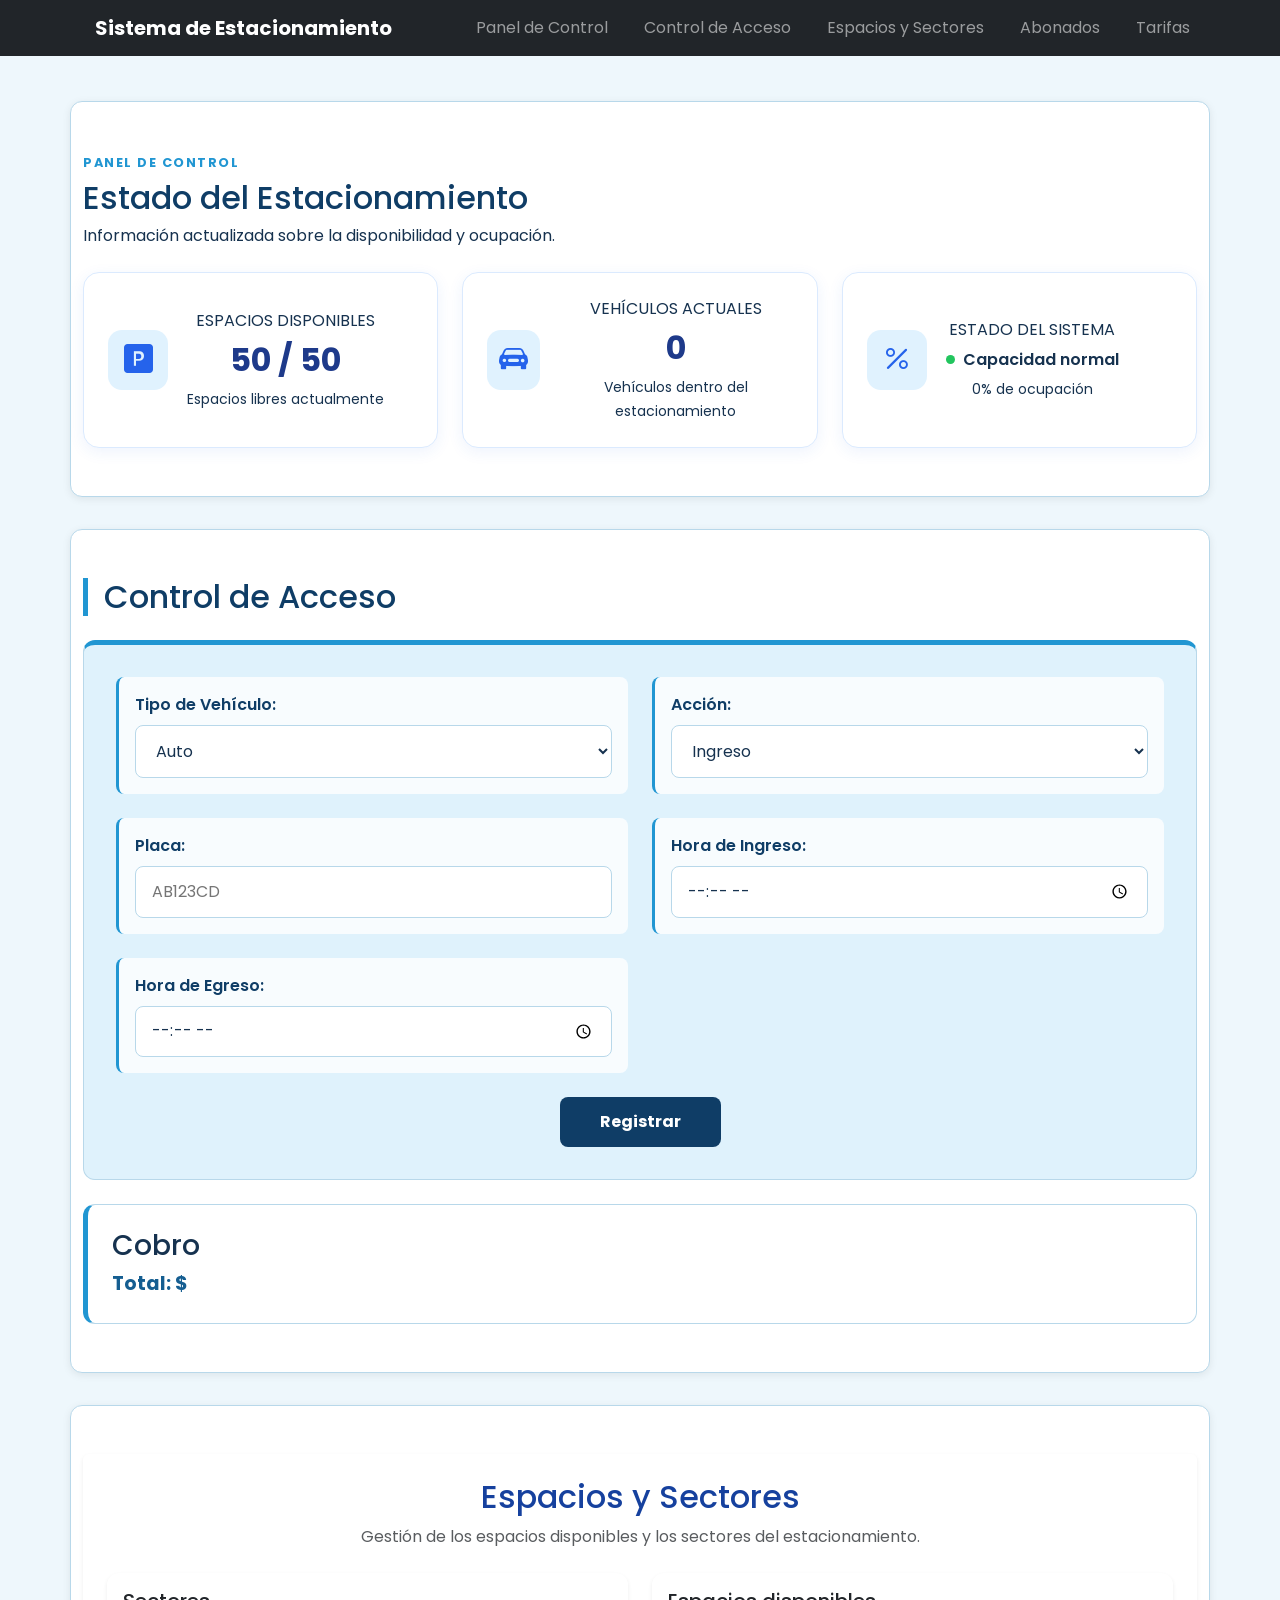
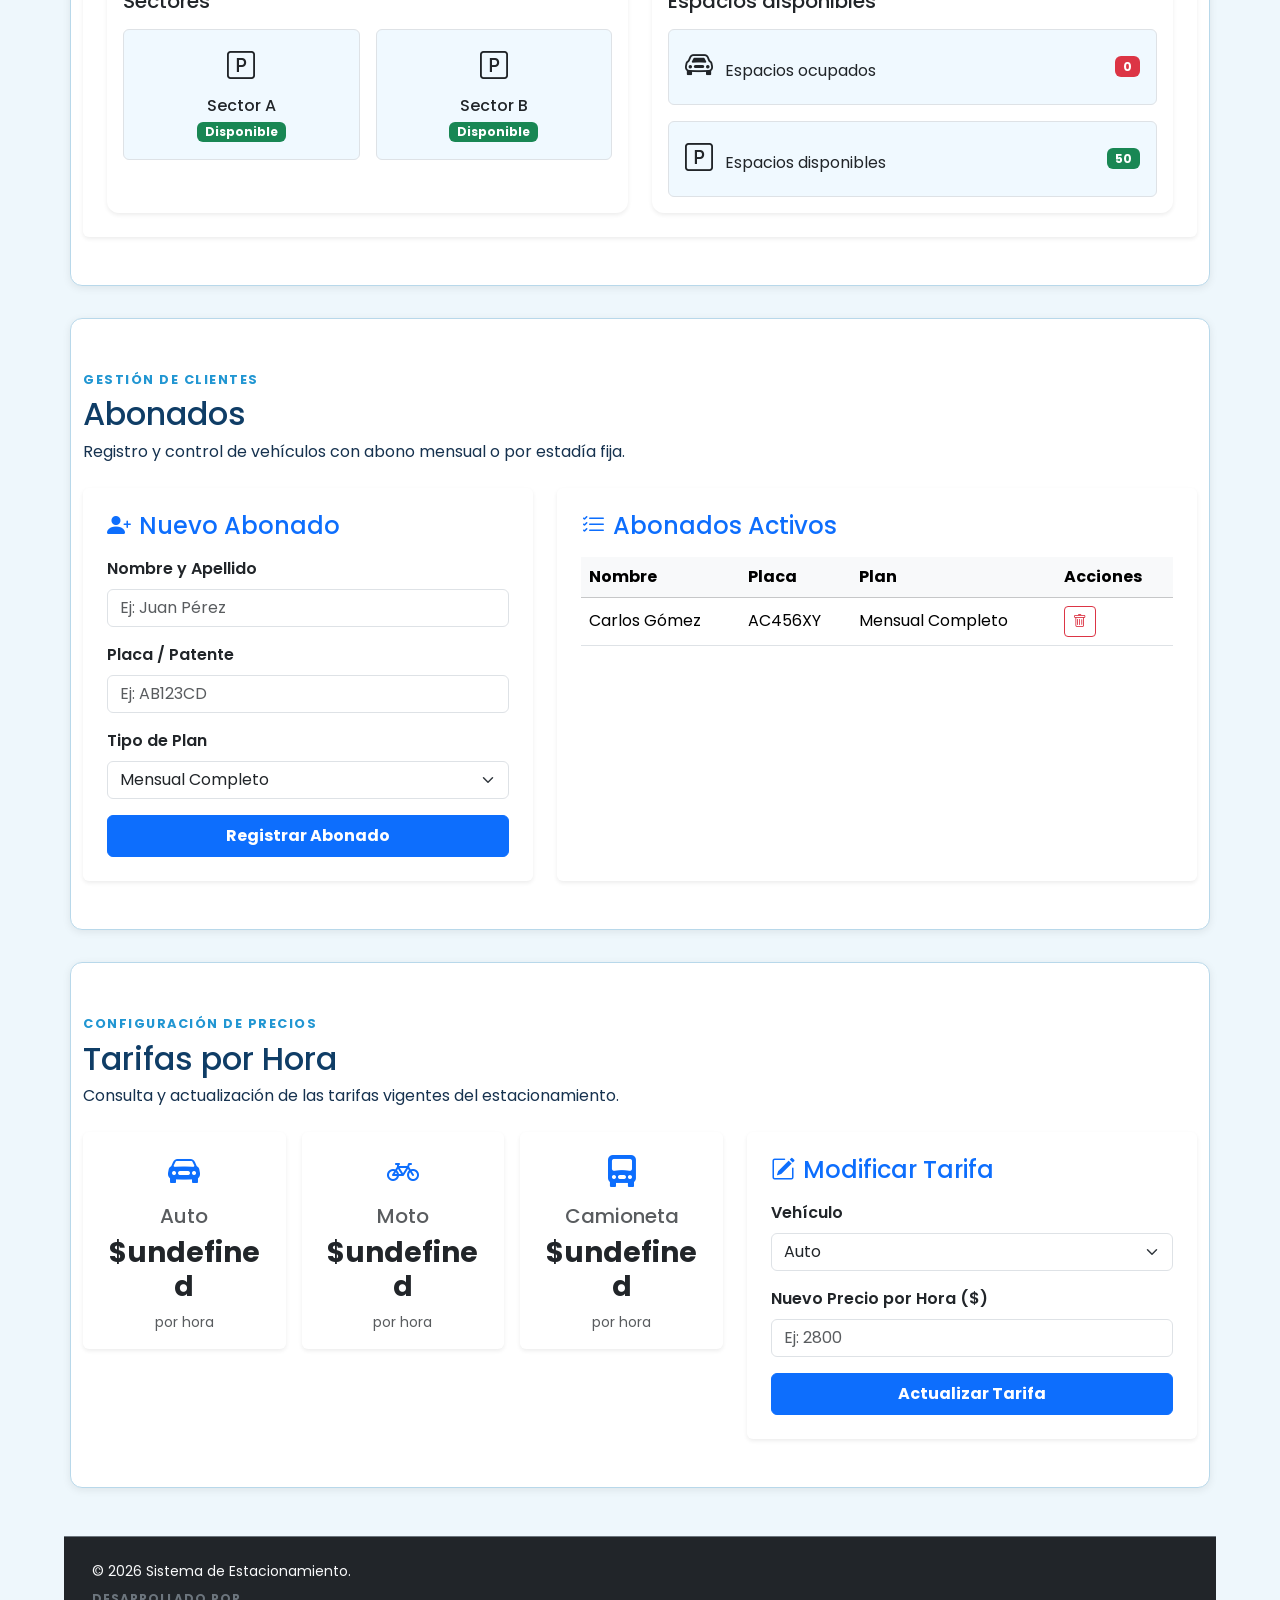
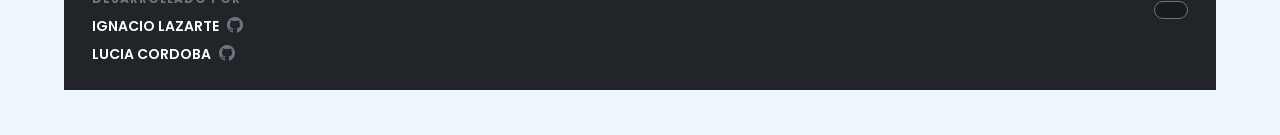
==== commit 00c56002: "Actualice el footer eliminando los iconos de Whatsapp e Instagram" ====
--- a/sistema.html
+++ b/sistema.html
@@ -373,9 +373,6 @@
                     <div class="col-12 col-md-4 text-center text-md-end">
                         <div
                             class="d-inline-flex bg-black bg-opacity-25 p-2 rounded-pill border border-secondary gap-3 px-3">
-                            <a href="#" class="text-light fs-5 text-decoration-none"><i class="bi bi-whatsapp"></i></a>
-                            <span class="text-secondary">|</span>
-                            <a href="#" class="text-light fs-5 text-decoration-none"><i class="bi bi-instagram"></i></a>
                         </div>
                     </div>
 
--- a/style.css
+++ b/style.css
@@ -23,6 +23,18 @@
 header {
   background: var(--color-principal);
   color: var(--color-blanco);
+}
+
+footer {
+    width: 100%;
+    max-width: 1200px; 
+    margin: 0 auto;   
+    min-height: auto;
+    display: flex;
+    flex-direction: column;
+    align-items: center;
+    padding: 3rem 1rem;
+    box-sizing: border-box;
 }
 
 nav ul {
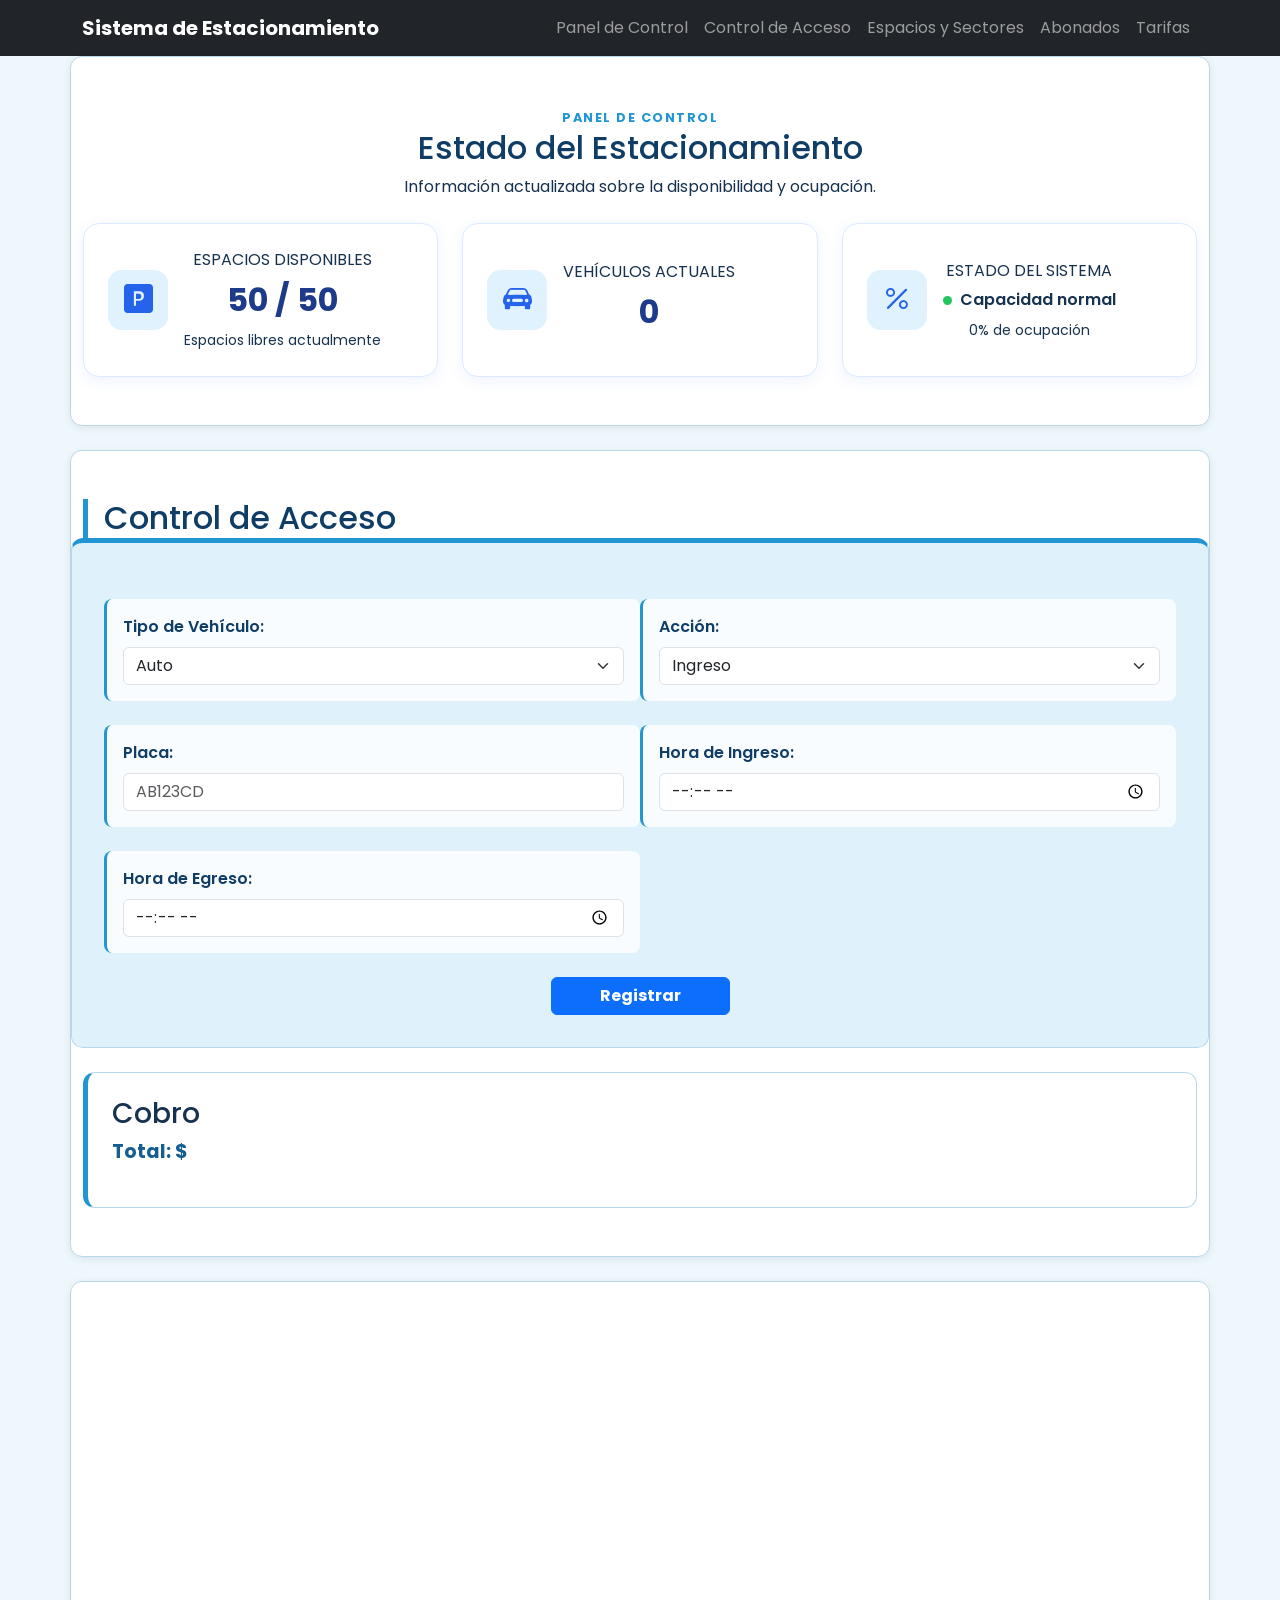
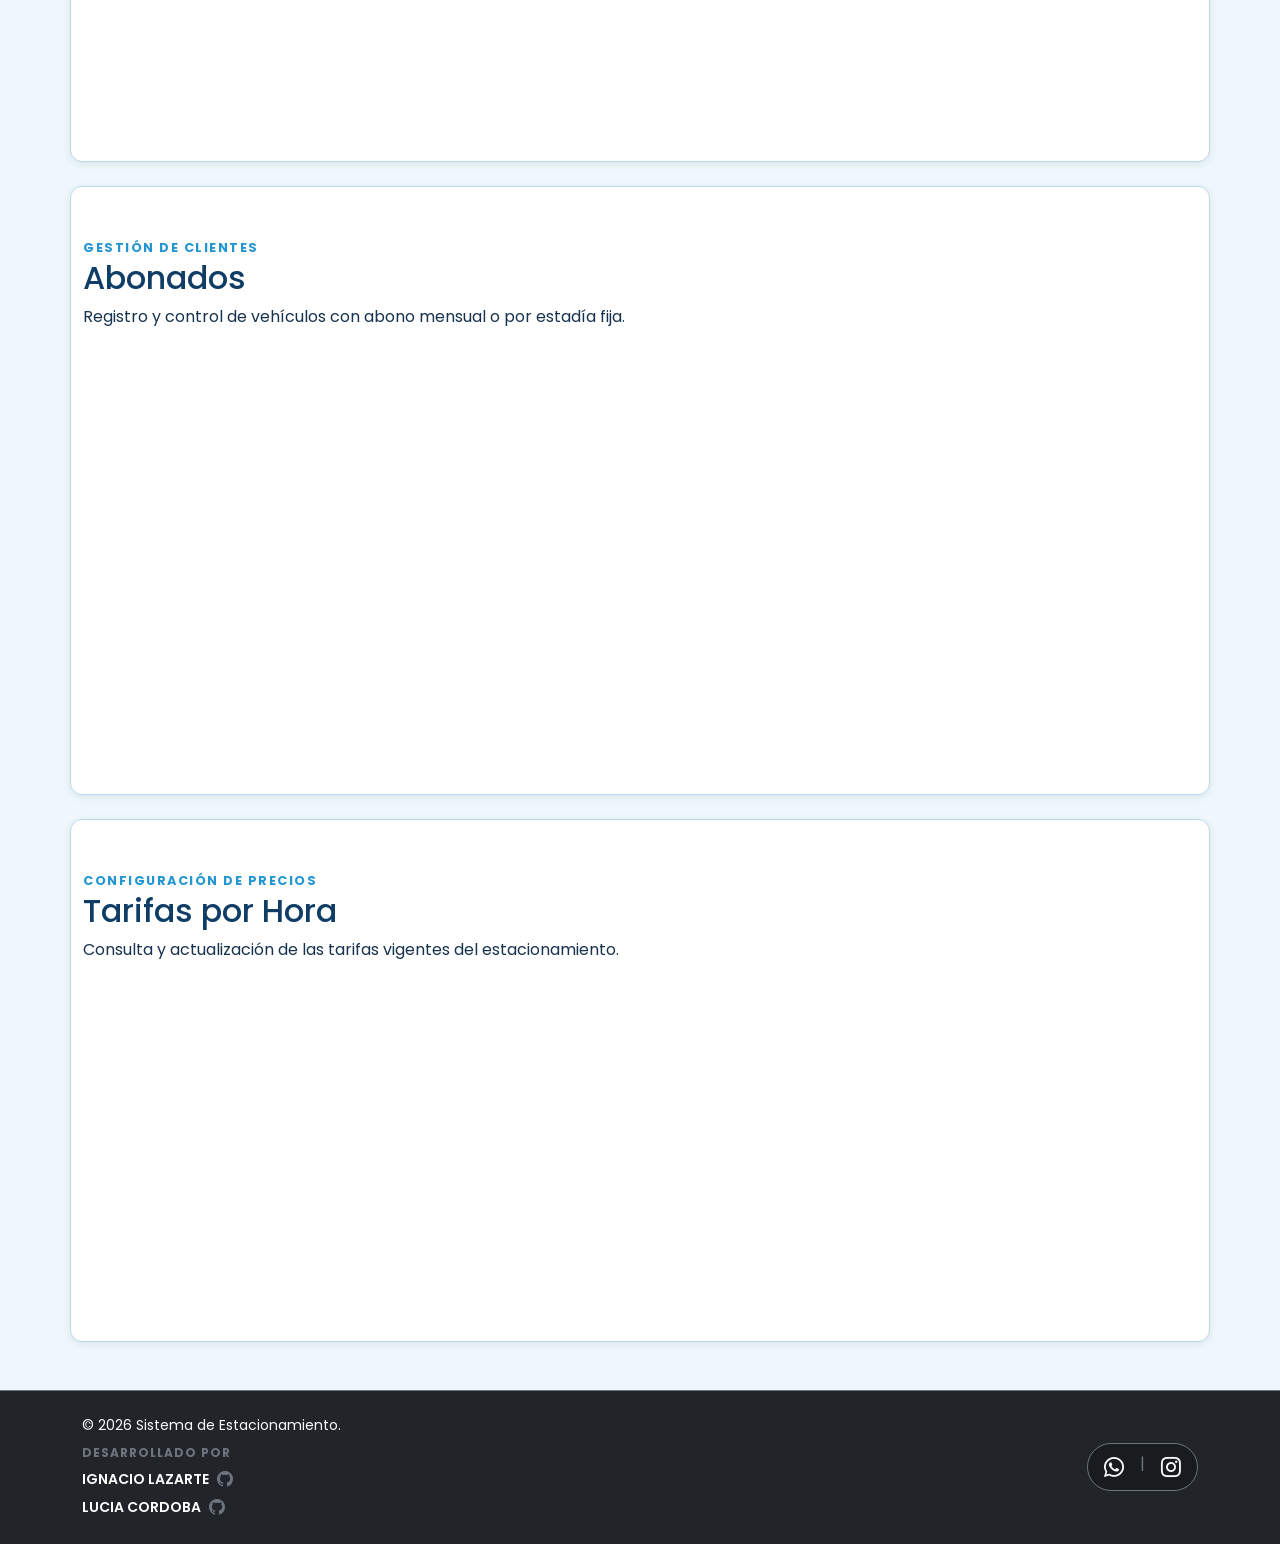
==== commit 74bbfab8: "Refactorizo estilos usando Bootstrap" ====
--- a/sistema.html
+++ b/sistema.html
@@ -53,23 +53,23 @@
 
     <main>
         <!-- PANEL DE CONTROL -->
-        <section id="inicio" class="container py-5">
+        <section id="inicio" class="container py-5 mb-4">
             <div class="dashboard-header mb-4">
                 <span class="dashboard-etiqueta">PANEL DE CONTROL</span>
-                <h2>Estado del Estacionamiento</h2>
+                <h2 class="mb-2">Estado del Estacionamiento</h2>
                 <p>Información actualizada sobre la disponibilidad y ocupación.</p>
             </div>
 
             <div class="row g-4">
                 <!-- Tarjeta 1: Espacios Disponibles -->
                 <div class="col-12 col-md-4">
-                    <article class="dashboard-card h-100">
-                        <div class="dashboard-icon">
+                    <article class="dashboard-card d-flex align-items-center gap-3 p-4 h-100">
+                        <div class="dashboard-icon d-flex align-items-center justify-content-center">
                             <i class="bi bi-p-square-fill"></i>
                         </div>
                         <div class="dashboard-content">
                             <span class="dashboard-label">ESPACIOS DISPONIBLES</span>
-                            <p id="espacios-disponibles" class="dashboard-number">50 / 50</p>
+                            <p id="espacios-disponibles" class="dashboard-number my-1 fw-bold">50 / 50</p>
                             <small>Espacios libres actualmente</small>
                         </div>
                     </article>
@@ -77,28 +77,27 @@
 
                 <!-- Tarjeta 2: Vehículos Actuales -->
                 <div class="col-12 col-md-4">
-                    <article class="dashboard-card h-100">
-                        <div class="dashboard-icon">
+                    <article class="dashboard-card d-flex align-items-center gap-3 p-4 h-100">
+                        <div class="dashboard-icon d-flex align-items-center justify-content-center">
                             <i class="bi bi-car-front-fill"></i>
                         </div>
                         <div class="dashboard-content">
                             <span class="dashboard-label">VEHÍCULOS ACTUALES</span>
-                            <p id="vehiculos-actuales" class="dashboard-number">0</p>
-                            <small>Vehículos dentro del estacionamiento</small>
+                            <p id="vehiculos-actuales" class="dashboard-number my-1 fw-bold">0</p>
                         </div>
                     </article>
                 </div>
 
                 <!-- Tarjeta 3: Estado del Sistema -->
                 <div class="col-12 col-md-4">
-                    <article class="dashboard-card dashboard-card-estado h-100">
-                        <div class="dashboard-icon">
+                    <article class="dashboard-card dashboard-card-estado d-flex align-items-center gap-3 p-4 h-100">
+                        <div class="dashboard-icon d-flex align-items-center justify-content-center">
                             <i class="bi bi-percent"></i>
                         </div>
                         <div class="dashboard-content">
                             <span class="dashboard-label">ESTADO DEL SISTEMA</span>
-                            <p id="estado-sistema" class="estado-texto">
-                                <span id="estado-indicador" class="estado-indicador"></span>
+                            <p id="estado-sistema" class="estado-texto d-flex align-items-center gap-2 fw-semibold">
+                                <span id="estado-indicador" class="estado-indicador d-inline-block"></span>
                                 <span id="texto-estado">Capacidad normal</span>
                             </p>
                             <small id="porcentaje-ocupacion">0% de ocupación</small>
@@ -109,43 +108,42 @@
         </section>
 
         <!-- CONTROL DE ACCESO -->
-        <section id="control-acceso" class="container py-5">
+        <section id="control-acceso" class="container py-5 mb-4">
             <h2>Control de Acceso</h2>
-            <form>
-                <div class="campo">
-                    <label for="tipo-vehiculo">Tipo de Vehículo:</label>
-                    <select id="tipo-vehiculo" name="tipo-vehiculo">
+            <form class="row g-4">
+                <div class="campo col-12 col-md-6">
+                    <label for="tipo-vehiculo" class="form-label fw-semibold">Tipo de Vehículo:</label>
+                    <select id="tipo-vehiculo" name="tipo-vehiculo" class="form-select">
                         <option value="auto">Auto</option>
                         <option value="moto">Moto</option>
                         <option value="camioneta">Camioneta</option>
                     </select>
                 </div>
 
-                <div class="campo">
-                    <label for="accion">Acción:</label>
-                    <select id="accion" name="accion">
+                <div class="campo col-12 col-md-6">
+                    <label for="accion" class="form-label fw-semibold">Acción:</label>
+                    <select id="accion" name="accion" class="form-select">
                         <option value="ingreso">Ingreso</option>
                         <option value="egreso">Egreso</option>
                     </select>
                 </div>
 
-                <div class="campo">
-                    <label for="placa">Placa:</label>
-                    <input id="placa" name="placa" type="text" placeholder="AB123CD">
-                </div>
-
-                <div class="campo">
-                    <label for="hora-ingreso">Hora de Ingreso:</label>
-                    <input id="hora-ingreso" name="hora-ingreso" type="time">
-                </div>
-
-                <div class="campo">
-                    <label for="hora-egreso">Hora de Egreso:</label>
-                    <input id="hora-egreso" name="hora-egreso" type="time">
-                </div>
-
-                <div class="contenedor-boton">
-                    <button type="submit">Registrar</button>
+                <div class="campo col-12 col-md-6">
+                    <label for="placa" class="form-label fw-semibold">Placa:</label>
+                    <input id="placa" name="placa" type="text" class="form-control" placeholder="AB123CD">
+                </div>
+
+                <div class="campo col-12 col-md-6">
+                    <label for="hora-ingreso" class="form-label fw-semibold">Hora de Ingreso:</label>
+                    <input id="hora-ingreso" name="hora-ingreso" type="time" class="form-control">
+                </div>
+
+                <div class="campo col-12 col-md-6">
+                    <label for="hora-egreso" class="form-label fw-semibold">Hora de Egreso:</label>
+                    <input id="hora-egreso" name="hora-egreso" type="time" class="form-control">
+                </div>
+                <div class="col-12 text-center">
+                    <button type="submit" class="btn btn-primary px-5 fw-bold">Registrar</button>
                 </div>
             </form>
 
@@ -157,7 +155,7 @@
         </section>
 
         <!-- ESPACIOS Y SECTORES -->
-        <section id="espacios" class="container py-5">
+        <section id="espacios" class="container py-5 mb-4">
             <div class="card border-0 shadow-sm">
                 <div class="card-body p-4">
                     <div class="text-center mb-4">
@@ -207,7 +205,7 @@
                                             <i class="bi bi-car-front fs-3"></i>
                                             <span class="ms-2">Espacios ocupados</span>
                                         </div>
-                                        <span  id="espacios-ocupados" class="badge text-bg-danger">0</span>
+                                        <span id="espacios-ocupados" class="badge text-bg-danger">0</span>
                                     </div>
 
                                     <div class="d-flex justify-content-between align-items-center border rounded p-3">
@@ -223,7 +221,7 @@
         </section>
 
         <!-- ABONADOS (ESTRUCTURA INTEGRADA) -->
-        <section id="abonados" class="container py-5">
+        <section id="abonados" class="container py-5 mb-4">
             <div class="dashboard-header mb-4">
                 <span class="dashboard-etiqueta">GESTIÓN DE CLIENTES</span>
                 <h2>Abonados</h2>
@@ -283,7 +281,7 @@
             </div>
         </section>
         <!-- TARIFAS -->
-        <section id="tarifas" class="container py-5">
+        <section id="tarifas" class="container py-5 mb-4">
             <div class="dashboard-header mb-4">
                 <span class="dashboard-etiqueta">CONFIGURACIÓN DE PRECIOS</span>
                 <h2>Tarifas por Hora</h2>
@@ -373,6 +371,9 @@
                     <div class="col-12 col-md-4 text-center text-md-end">
                         <div
                             class="d-inline-flex bg-black bg-opacity-25 p-2 rounded-pill border border-secondary gap-3 px-3">
+                            <a href="#" class="text-light fs-5 text-decoration-none"><i class="bi bi-whatsapp"></i></a>
+                            <span class="text-secondary">|</span>
+                            <a href="#" class="text-light fs-5 text-decoration-none"><i class="bi bi-instagram"></i></a>
                         </div>
                     </div>
 
--- a/style.css
+++ b/style.css
@@ -1,337 +1,234 @@
 :root {
-  --color-principal: #0f3d66;
-  --color-secundario: #155e91;
-  --color-fondo: #eef7fc;
-  --color-blanco: #ffffff;
-  --color-borde: #b8d8ea;
-  --color-texto: #16324f;
-  --color-acento: #2196d2;
-}
-
-html { 
-  scroll-behavior: smooth; 
+    --color-principal: #0f3d66;
+    --color-secundario: #155e91;
+    --color-fondo: #eef7fc;
+    --color-blanco: #ffffff;
+    --color-borde: #b8d8ea;
+    --color-texto: #16324f;
+    --color-acento: #2196d2;
+}
+
+html {
+    scroll-behavior: smooth;
 }
 
 body {
-  margin: 0;
-  min-height: 100vh;
-  font-family: "Poppins", sans-serif;
-  background: var(--color-fondo);
-  color: var(--color-texto);
-}
-
-header {
-  background: var(--color-principal);
-  color: var(--color-blanco);
-}
-
-footer {
-    width: 100%;
-    max-width: 1200px; 
-    margin: 0 auto;   
-    min-height: auto;
-    display: flex;
-    flex-direction: column;
-    align-items: center;
-    padding: 3rem 1rem;
-    box-sizing: border-box;
-}
-
-nav ul {
-  list-style: none;
-  display: flex;
-  justify-content: center;
-  gap: 1.25rem;
-  flex-wrap: wrap;
-  margin: 0;
-  padding: 0;
-}
-
-nav a {
-  color: var(--color-blanco);
-  text-decoration: none;
-  font-weight: 700;
-  padding: .5rem .8rem;
-  border-radius: 6px;
-}
-
-nav a:hover {
-  background: var(--color-secundario);
-}
-
-main {
-  width: 90%;
-  max-width: 1200px;
-  margin: 0 auto;
-  padding: 5vh 0;
-}
-
+    margin: 0;
+    min-height: 100vh;
+    font-family: "Poppins", sans-serif;
+    background: var(--color-fondo);
+    color: var(--color-texto);
+}
 section {
-  background: var(--color-blanco);
-  margin-bottom: 2rem;
-  padding: 2rem;
-  border: 1px solid var(--color-borde);
-  border-radius: 12px;
-  box-shadow: 0 2px 8px rgba(0,0,0,.08);
-  animation: fadeUp 0.7s ease-out both;
+    background: var(--color-blanco);
+    border: 1px solid var(--color-borde);
+    border-radius: 12px;
+    box-shadow: 0 2px 8px rgba(0, 0, 0, .08);
+    animation: fadeUp 0.7s ease-out both;
 }
 
 #inicio {
-  text-align: center;
+    text-align: center;
 }
 
 #control-acceso h2 {
-  color: var(--color-principal);
-  margin-bottom: 1.5rem;
-  padding-left: 1rem;
-  border-left: 5px solid var(--color-acento);
+    color: var(--color-principal);
+    margin-bottom: 1.5rem;
+    padding-left: 1rem;
+    border-left: 5px solid var(--color-acento);
 }
 
 #control-acceso form {
-  background: #dff2fc;
-  padding: 2rem;
-  border-radius: 12px;
-  border: 1px solid var(--color-borde);
-  border-top: 5px solid var(--color-acento);
-  display: grid;
-  grid-template-columns: repeat(2, 1fr);
-  gap: 1.5rem;
-  animation: fadeUp 0.7s ease-out both;
+    background: #dff2fc;
+    padding: 2rem;
+    border-radius: 12px;
+    border: 1px solid var(--color-borde);
+    border-top: 5px solid var(--color-acento);
+    animation: fadeUp 0.7s ease-out both;
 }
 
 .campo {
-  padding: 1rem;
-  background: rgba(255,255,255,.8);
-  border-radius: 8px;
-  border-left: 3px solid var(--color-acento);
+    padding: 1rem;
+    background: rgba(255, 255, 255, .8);
+    border-radius: 8px;
+    border-left: 3px solid var(--color-acento);
 }
 
 .campo label {
-  display: block;
-  margin-bottom: .5rem;
-  font-weight: 600;
-  color: var(--color-principal);
-}
-
-.campo input,
-.campo select {
-  width: 100%;
-  padding: .8rem 1rem;
-  border: 1px solid var(--color-borde);
-  border-radius: 8px;
-  background: var(--color-blanco);
-  color: var(--color-texto);
-  transition: border-color 0.2s ease, box-shadow 0.2s ease, transform 0.2s ease;
-}
+    color: var(--color-principal);
+}
+
 
 .campo input:focus,
 .campo select:focus {
-  border-color: var(--color-acento);
-  box-shadow: 0 0 0 3px rgba(33, 150, 210, 0.12);
-  transform: translateY(-1px);
-}
-
-.contenedor-boton {
-  grid-column: 1 / -1;
-  text-align: center;
-}
+    border-color: var(--color-acento);
+    box-shadow: 0 0 0 3px rgba(33, 150, 210, 0.12);
+    transform: translateY(-1px);
+}
+
 
 button {
-  background: var(--color-principal);
-  color: var(--color-blanco);
-  border: none;
-  border-radius: 8px;
-  padding: .8rem 2.5rem;
-  font-weight: 700;
-  cursor: pointer;
-  transition: transform 0.2s ease, box-shadow 0.2s ease, background 0.2s ease;
+    
+    transition: transform 0.2s ease, box-shadow 0.2s ease;
 }
 
 button:hover {
-  transform: translateY(-2px);
-  box-shadow: 0 8px 18px rgba(15, 61, 102, 0.18);
-  background: var(--color-acento);
+    transform: translateY(-2px);
+    box-shadow: 0 8px 18px rgba(15, 61, 102, 0.18);
 }
 
 .cobro {
-  margin-top: 2rem;
-  padding: 1.5rem;
-  background: var(--color-blanco);
-  border: 1px solid var(--color-borde);
-  border-left: 5px solid var(--color-acento);
-  border-radius: 12px;
-  animation: fadeUp 0.7s ease-out both;
+    padding: 1.5rem;
+    background: var(--color-blanco);
+    border: 1px solid var(--color-borde);
+    border-left: 5px solid var(--color-acento);
+    border-radius: 12px;
+    animation: fadeUp 0.7s ease-out both;
 }
 
 .total {
-  font-size: 1.2rem;
-  font-weight: 700;
-  color: var(--color-secundario);
-  margin: 0;
-}
-
-.dashboard-header {
-  text-align: left;
-}
+    font-size: 1.2rem;
+    font-weight: 700;
+    color: var(--color-secundario);
+}
+
 
 .dashboard-etiqueta {
-  color: var(--color-acento);
-  font-size: .8rem;
-  font-weight: 700;
-  letter-spacing: 1.5px;
+    color: var(--color-acento);
+    font-size: .8rem;
+    font-weight: 700;
+    letter-spacing: 1.5px;
 }
 
 .dashboard-header h2 {
-  margin: .3rem 0 .4rem;
-  font-size: 2rem;
-  color: var(--color-principal);
+    font-size: 2rem;
+    color: var(--color-principal);
 }
 
 .dashboard-card {
-  display: flex;
-  align-items: center;
-  gap: 1.2rem;
-  padding: 1.5rem;
-  background: #fff;
-  border: 1px solid #dbeafe;
-  border-radius: 16px;
-  box-shadow: 0 4px 15px rgba(37, 99, 235, .08);
-  animation: fadeUp 0.7s ease-out both;
+    background: #fff;
+    border: 1px solid #dbeafe;
+    border-radius: 16px;
+    box-shadow: 0 4px 15px rgba(37, 99, 235, .08);
+    animation: fadeUp 0.7s ease-out both;
 }
 
 .dashboard-card:nth-child(2) {
-  animation-delay: 0.1s;
+    animation-delay: 0.1s;
 }
 
 .dashboard-card:nth-child(3) {
-  animation-delay: 0.2s;
+    animation-delay: 0.2s;
 }
 
 .dashboard-icon {
-  width: 60px;
-  height: 60px;
-  display: flex;
-  align-items: center;
-  justify-content: center;
-  background: #e0f2fe;
-  color: #2563eb;
-  border-radius: 14px;
-  font-size: 1.8rem;
+    width: 60px;
+    height: 60px;
+    background: #e0f2fe;
+    color: #2563eb;
+    border-radius: 14px;
+    font-size: 1.8rem;
 }
 
 .dashboard-number {
-  margin: .2rem 0;
-  font-size: 2rem;
-  font-weight: 700;
-  color: #1e3a8a;
+    font-size: 2rem;
+    color: #1e3a8a;
 }
 
 .estado-texto {
-  display: flex;
-  align-items: center;
-  gap: .5rem;
-  margin: .35rem 0;
-  font-weight: 600;
+    margin: .35rem 0;
 }
 
 .estado-indicador {
-  width: 9px;
-  height: 9px;
-  display: inline-block;
-  background: #22c55e;
-  border-radius: 50%;
-  animation: pulseDot 1.8s infinite ease-in-out;
+    width: 9px;
+    height: 9px;
+    background: #22c55e;
+    border-radius: 50%;
+    animation: pulseDot 1.8s infinite ease-in-out;
 }
 
 @keyframes fadeUp {
-  from {
+    from {
+        opacity: 0;
+        transform: translateY(18px);
+    }
+
+    to {
+        opacity: 1;
+        transform: translateY(0);
+    }
+}
+
+@keyframes pulseDot {
+
+    0%,
+    100% {
+        transform: scale(1);
+        opacity: 1;
+    }
+
+    50% {
+        transform: scale(1.3);
+        opacity: 0.8;
+    }
+}
+
+@keyframes fadeIn {
+    from {
+        opacity: 0;
+        transform: translateY(12px);
+    }
+
+    to {
+        opacity: 1;
+        transform: translateY(0);
+    }
+}
+
+.pagina-animada {
+    animation: fadeIn 0.9s ease forwards;
     opacity: 0;
-    transform: translateY(18px);
-  }
-  to {
-    opacity: 1;
-    transform: translateY(0);
-  }
-}
-
-@keyframes pulseDot {
-  0%, 100% {
-    transform: scale(1);
-    opacity: 1;
-  }
-  50% {
-    transform: scale(1.3);
-    opacity: 0.8;
-  }
-}
-
-@keyframes fadeIn {
-  from {
-    opacity: 0;
-    transform: translateY(12px);
-  }
-  to {
-    opacity: 1;
-    transform: translateY(0);
-  }
-}
-
-.pagina-animada {
-  animation: fadeIn 0.9s ease forwards;
-  opacity: 0;
-  animation-fill-mode: forwards;
+    animation-fill-mode: forwards;
 }
 
 .card {
-  backdrop-filter: blur(2px);
-}
-
-@media (max-width: 768px) {
-  main { width: 94%; }
-  #control-acceso form { grid-template-columns: 1fr; }
-  section { padding: 1.25rem; }
-}
-
+    backdrop-filter: blur(2px);
+}
 /* estilo de pagina principal */
 body.pagina-animada {
-        margin: 0;
-            min-height: 100vh;
-            display: flex;
-            align-items: center;
-            justify-content: center;
-            background: linear-gradient(rgba(0,0,0,0.6), rgba(0,0,0,0.6)), url('Imagenes/imagen1.avif') center/cover no-repeat fixed;
-            font-family: "Poppins", sans-serif;
-        }
-        .pagina-animada {
-            animation: fadeIn 0.8s ease forwards;
-            opacity: 0;
-        }
-        @keyframes fadeIn {
-            to { opacity: 1; transform: translateY(0); }
-            from { opacity: 0; transform: translateY(10px); }
-        }
-        .card {
-            backdrop-filter: blur(2px);
-        }
-        /* Tarjetas de Espacios y Sectores */
-        .tarjeta-espacio {
-         border-radius: 12px;
-         transition: transform 0.2s ease, box-shadow 0.2s ease;
-       }
-
-        .tarjeta-espacio:hover {
-        transform: translateY(-3px);
-        box-shadow: 0 6px 15px rgba(37, 99, 235, 0.12) !important;
-       }
-
-     .tarjeta-espacio h3 {
-      color: var(--principal);
-    }
-
-    .tarjeta-espacio .border {
+    margin: 0;
+    min-height: 100vh;
+    display: flex;
+    align-items: center;
+    justify-content: center;
+    background: linear-gradient(rgba(0, 0, 0, 0.6), rgba(0, 0, 0, 0.6)), url('Imagenes/imagen1.avif') center/cover no-repeat fixed;
+    font-family: "Poppins", sans-serif;
+}
+
+.pagina-animada {
+    animation: fadeIn 0.8s ease forwards;
+    opacity: 0;
+}
+
+/* Tarjetas de Espacios y Sectores */
+.tarjeta-espacio {
+    border-radius: 12px;
+    transition: transform 0.2s ease, box-shadow 0.2s ease;
+}
+
+.tarjeta-espacio:hover {
+    transform: translateY(-3px);
+    box-shadow: 0 6px 15px rgba(37, 99, 235, 0.12) !important;
+}
+
+.tarjeta-espacio h3 {
+    color: var(--color-principal);
+}
+
+.tarjeta-espacio .border {
     background-color: #f0f9ff;
-    }
-
-     .tarjeta-espacio i {
-     color: var(--acento);
-      }+}
+
+.tarjeta-espacio i {
+    color: var(--color-acento);
+}
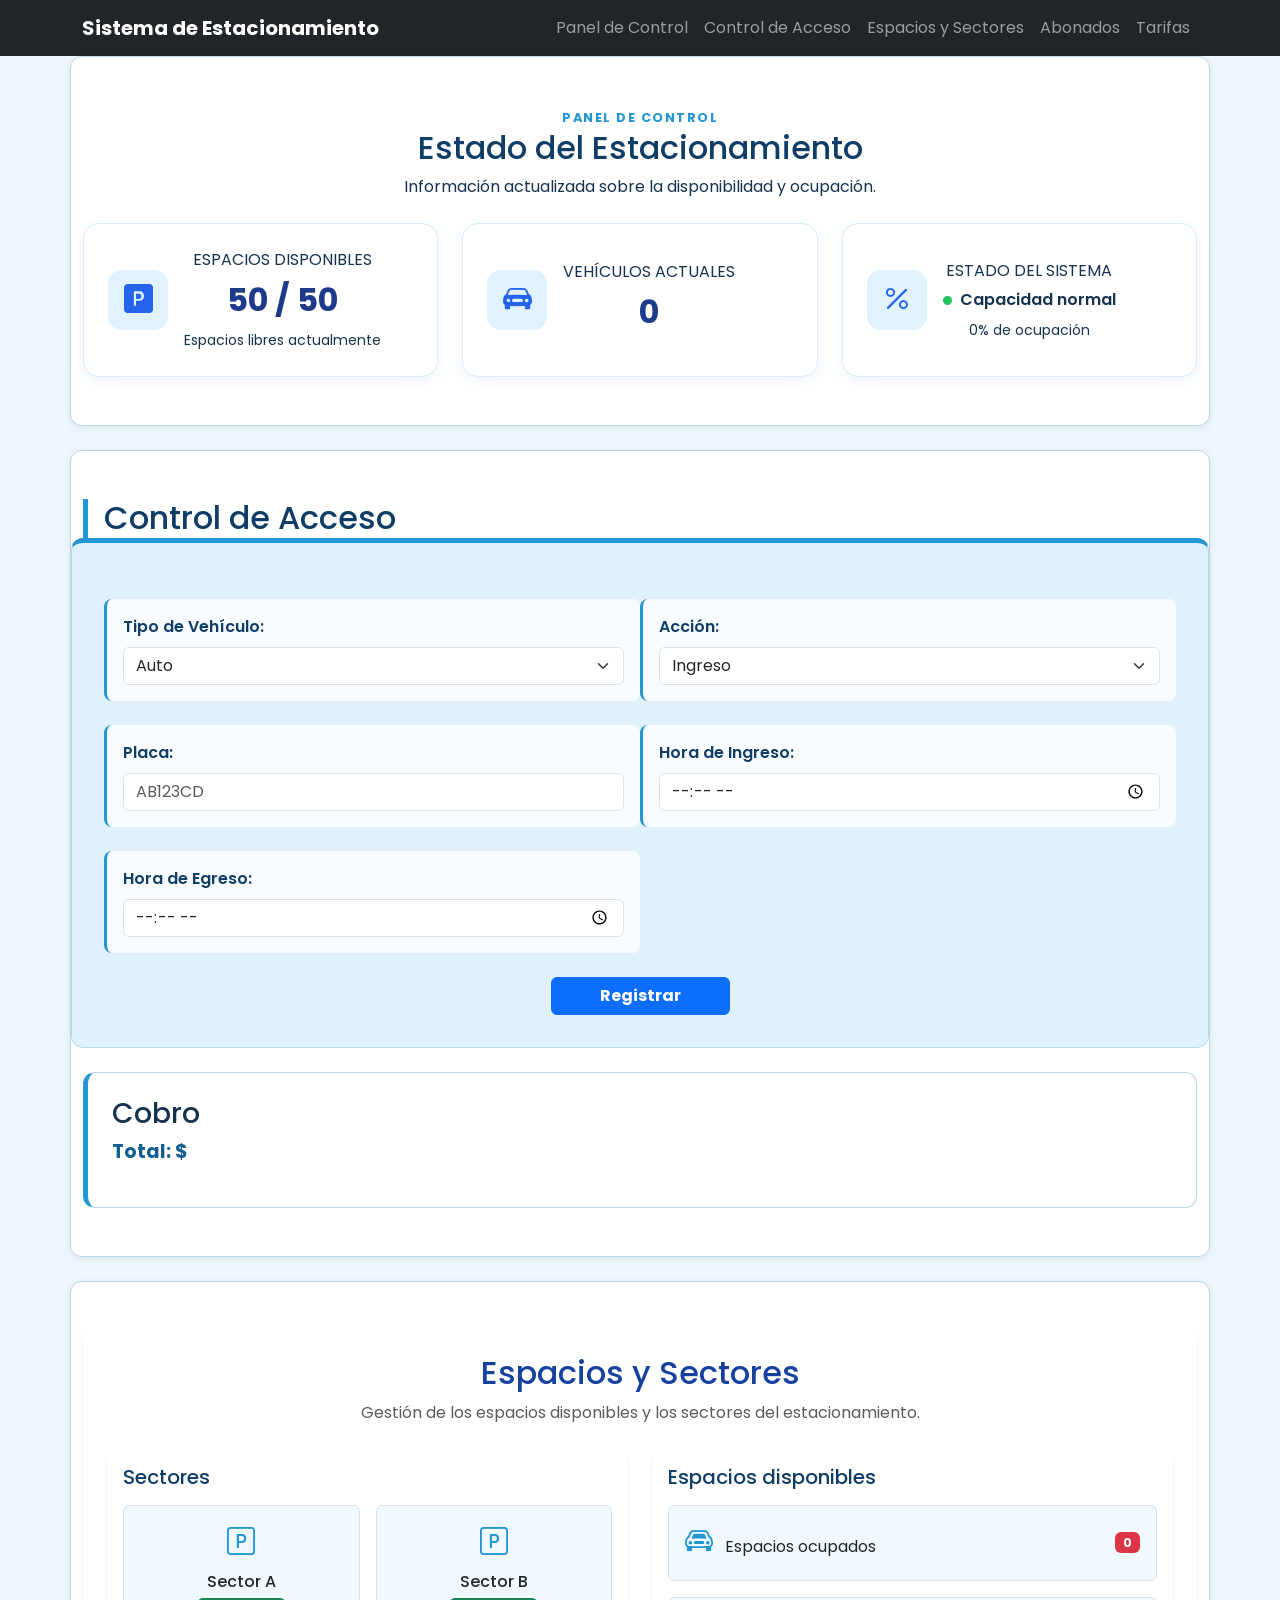
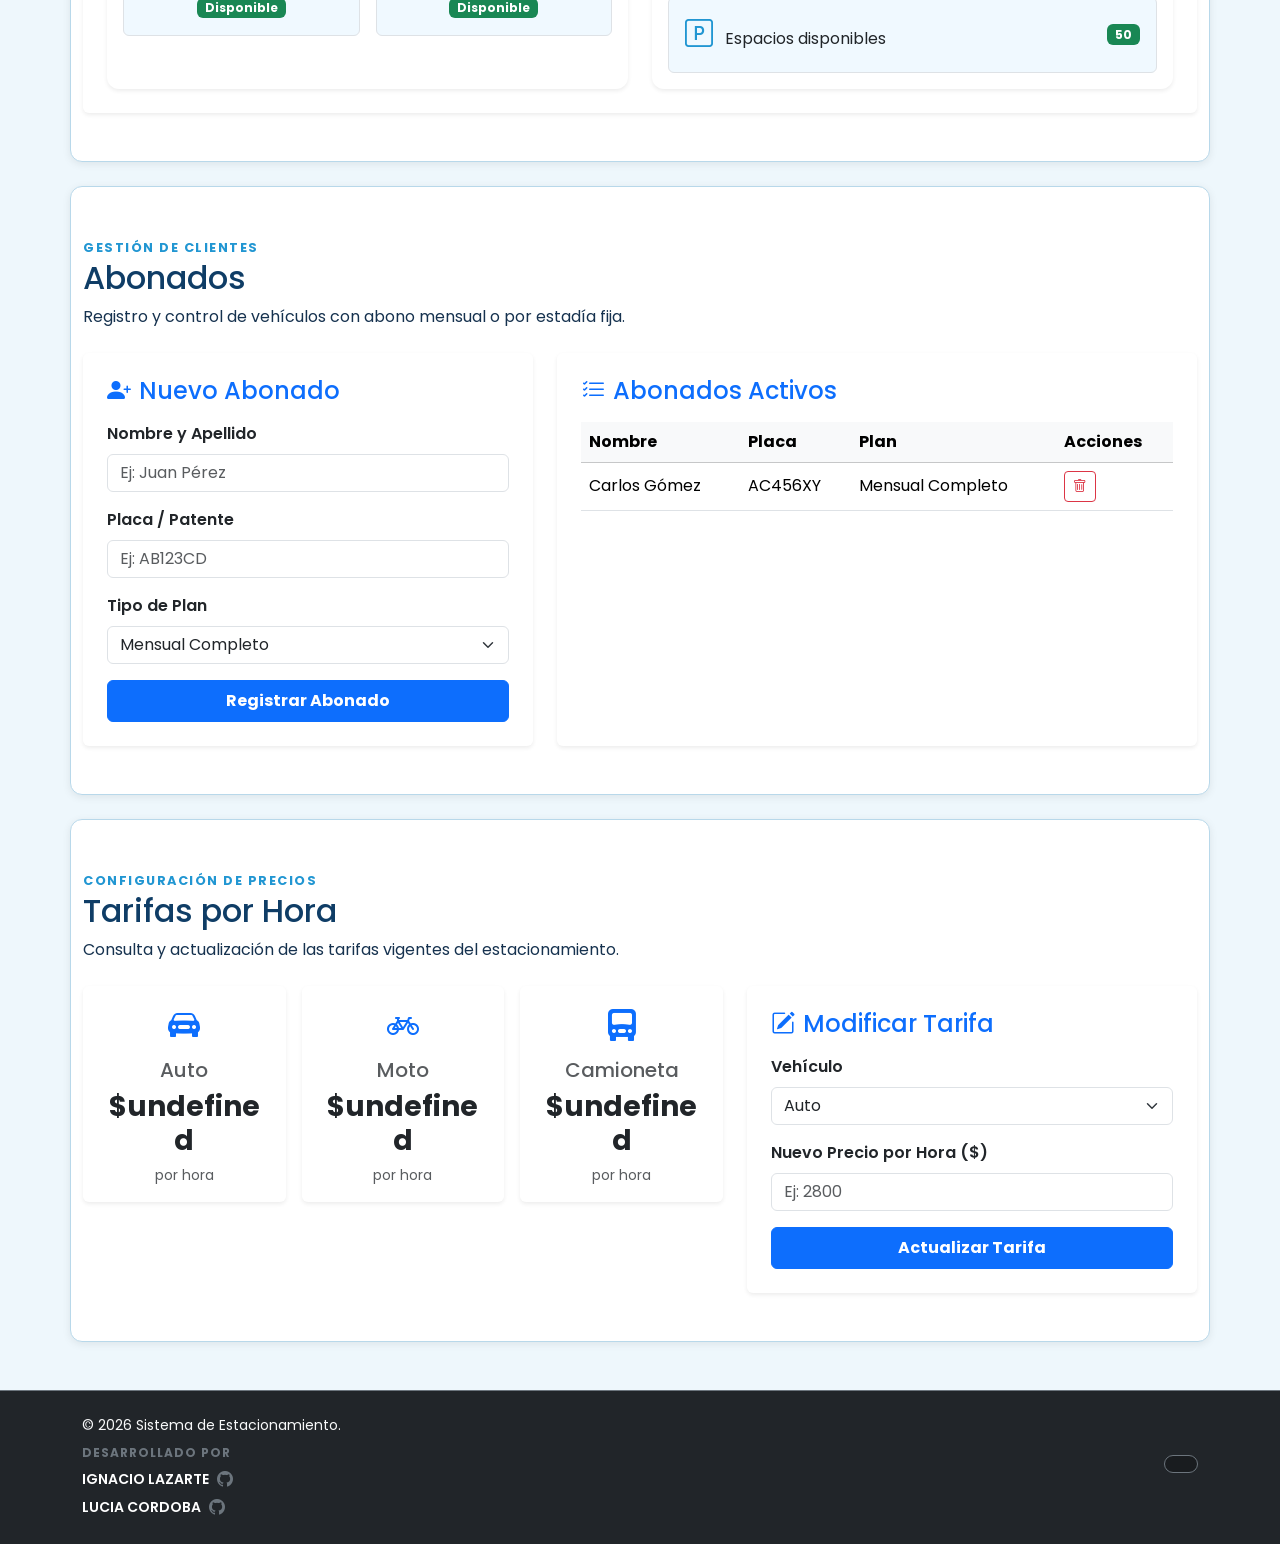
==== commit ff29bc55: "Resuelvo conflicto con dev" ====
--- a/sistema.html
+++ b/sistema.html
@@ -371,9 +371,6 @@
                     <div class="col-12 col-md-4 text-center text-md-end">
                         <div
                             class="d-inline-flex bg-black bg-opacity-25 p-2 rounded-pill border border-secondary gap-3 px-3">
-                            <a href="#" class="text-light fs-5 text-decoration-none"><i class="bi bi-whatsapp"></i></a>
-                            <span class="text-secondary">|</span>
-                            <a href="#" class="text-light fs-5 text-decoration-none"><i class="bi bi-instagram"></i></a>
                         </div>
                     </div>
 
